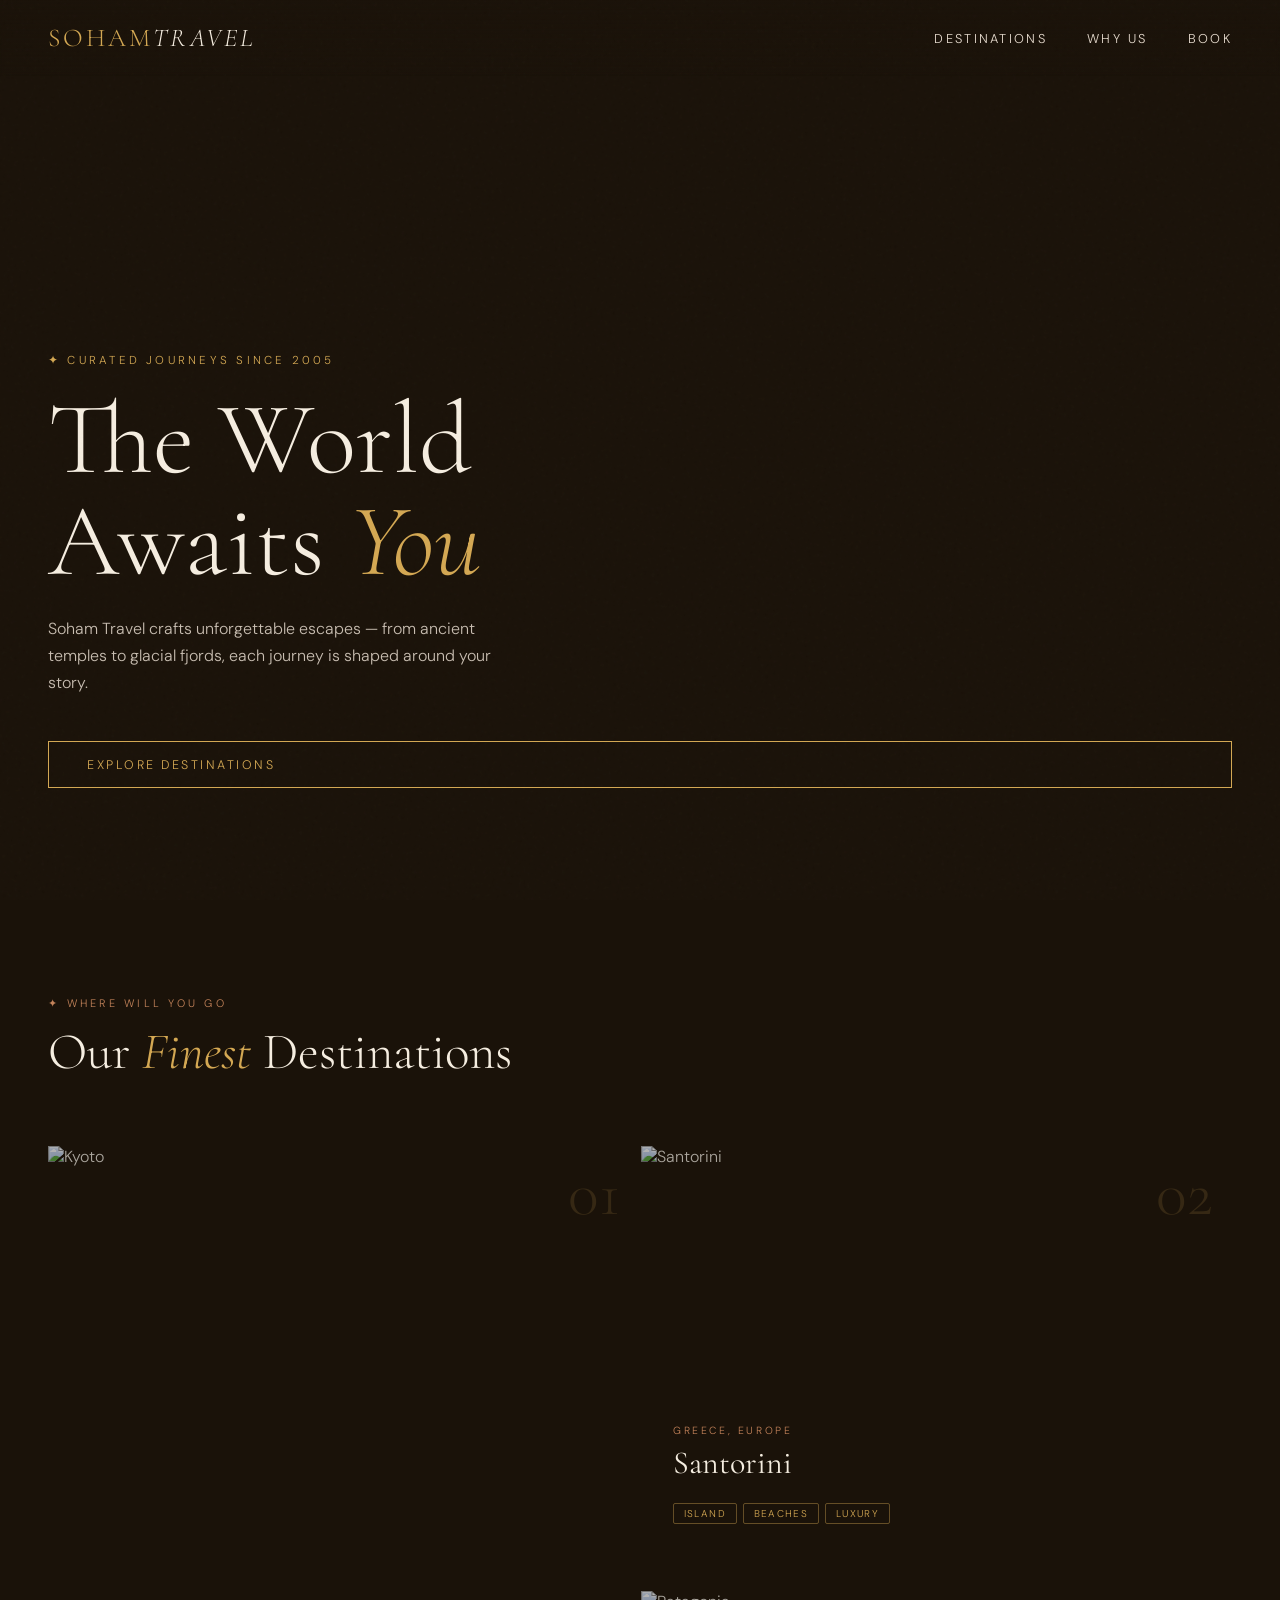
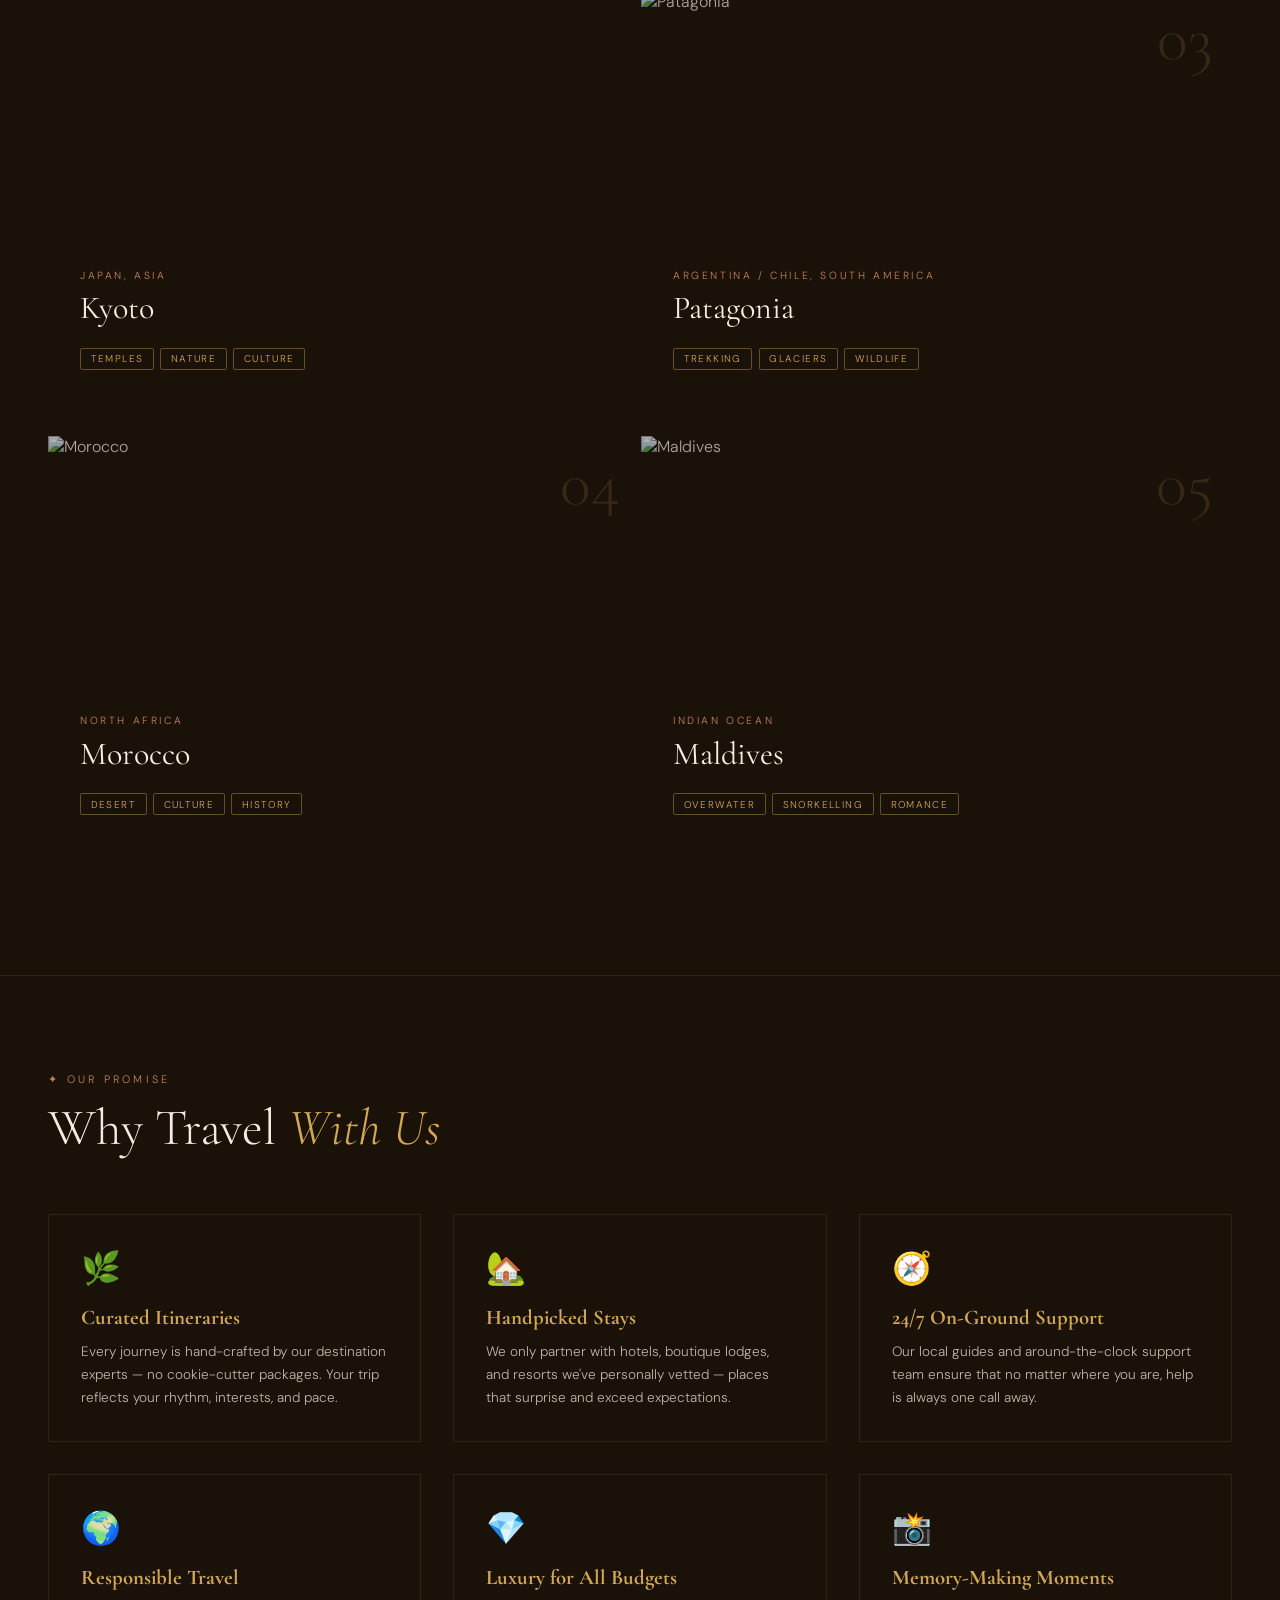
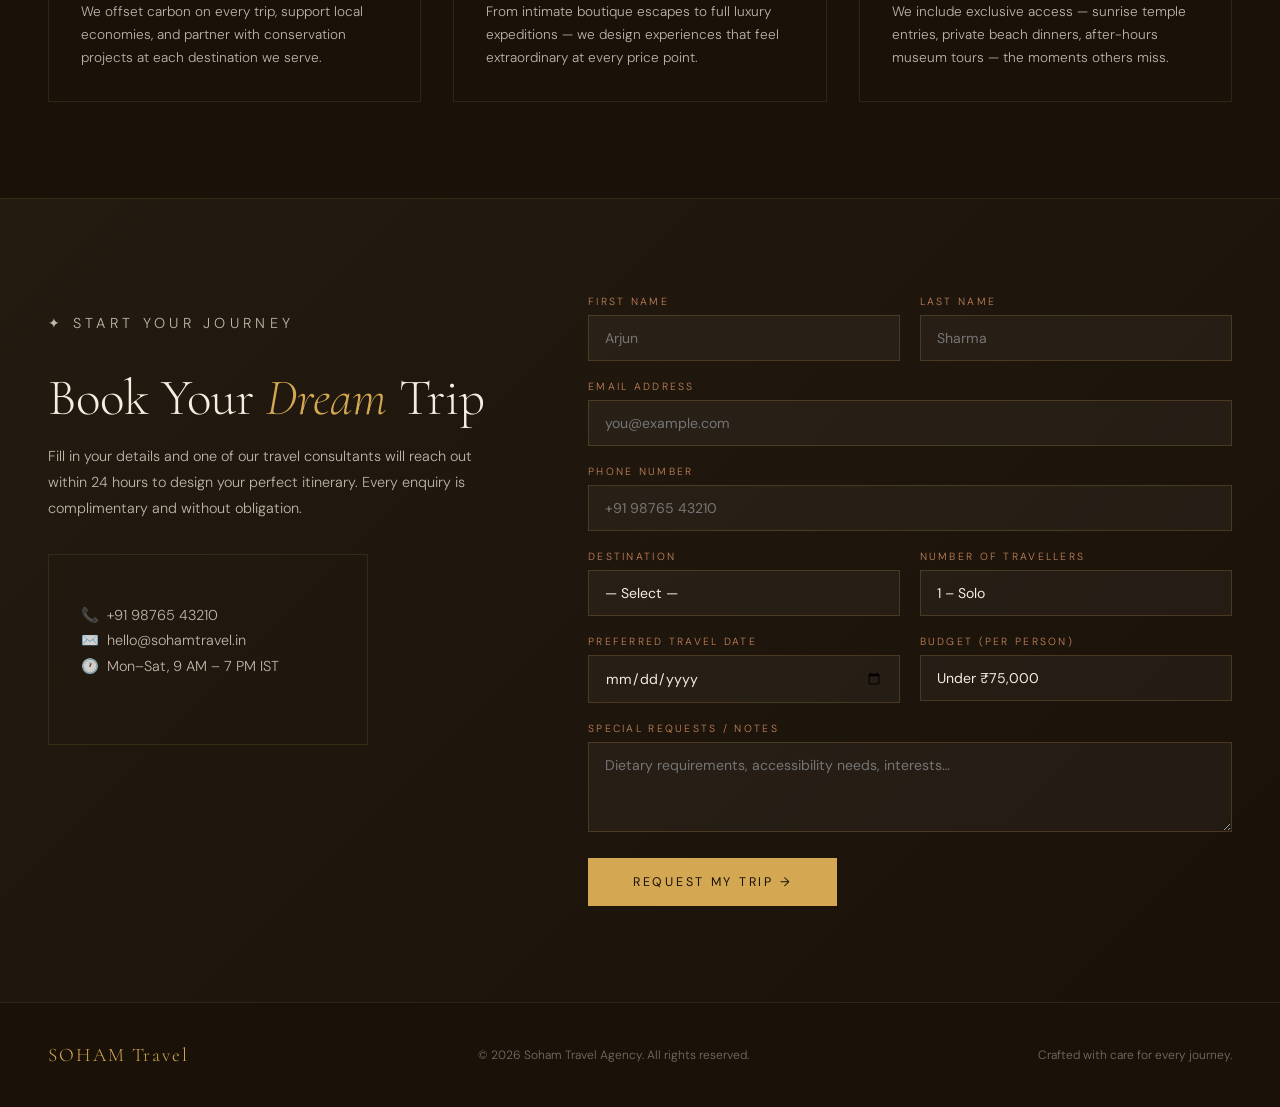
==== index.html @ 818f99c8 "Soham Travel Frontend" ====
<!DOCTYPE html>
<html lang="en">
<head>
  <meta charset="UTF-8">
  <meta name="viewport" content="width=device-width, initial-scale=1.0">
  <title>Soham Travel Agency</title>
  <link href="https://fonts.googleapis.com/css2?family=Cormorant+Garamond:ital,wght@0,300;0,400;0,600;1,300;1,400&family=DM+Sans:wght@300;400;500&display=swap" rel="stylesheet">
  <link rel="stylesheet" href="style.css">
</head>
<body>

<!-- ── NAVIGATION ── -->
<nav>
  <div class="logo">SOHAM<span>TRAVEL</span></div>
  <ul>
    <li><a href="#destinations">Destinations</a></li>
    <li><a href="#why">Why Us</a></li>
    <li><a href="#booking">Book</a></li>
  </ul>
</nav>

<!-- ── HERO ── -->
<section id="hero">
  <p class="hero-tag">✦ Curated journeys since 2005</p>
  <h1 class="hero-title">The World<br>Awaits <em>You</em></h1>
  <p class="hero-sub">Soham Travel crafts unforgettable escapes — from ancient temples to glacial fjords, each journey is shaped around your story.</p>
  <a href="#destinations" class="btn-primary">Explore Destinations</a>
</section>

<!-- ── DESTINATIONS ── -->
<section id="destinations">
  <div class="dest-header">
    <p class="section-label">✦ Where will you go</p>
    <h2 class="section-title">Our <em>Finest</em> Destinations</h2>
  </div>

  <div class="dest-grid">

    <!-- Card 1: Kyoto -->
    <div class="dest-card" onclick="toggleDetail('kyoto')">
      <img src="https://images.unsplash.com/photo-1493976040374-85c8e12f0c0e?w=900&q=80" alt="Kyoto">
      <div class="dest-overlay">
        <span class="dest-number">01</span>
        <p class="dest-region">Japan, Asia</p>
        <h3 class="dest-name">Kyoto</h3>
        <p class="dest-desc">Where centuries-old temples merge with bamboo forests and cherry-blossom lanes — Kyoto is living poetry.</p>
        <div class="dest-tags">
          <span class="tag">Temples</span>
          <span class="tag">Nature</span>
          <span class="tag">Culture</span>
        </div>
        <button class="dest-cta">Explore →</button>
      </div>
    </div>

    <!-- Card 2: Santorini -->
    <div class="dest-card" onclick="toggleDetail('santorini')">
      <img src="https://images.unsplash.com/photo-1507525428034-b723cf961d3e?w=800&q=80" alt="Santorini">
      <div class="dest-overlay">
        <span class="dest-number">02</span>
        <p class="dest-region">Greece, Europe</p>
        <h3 class="dest-name">Santorini</h3>
        <p class="dest-desc">Clifftop villages glowing white against the Aegean — sunsets here are nothing short of mythological.</p>
        <div class="dest-tags">
          <span class="tag">Island</span>
          <span class="tag">Beaches</span>
          <span class="tag">Luxury</span>
        </div>
        <button class="dest-cta">Explore →</button>
      </div>
    </div>

    <!-- Card 3: Patagonia -->
    <div class="dest-card" onclick="toggleDetail('patagonia')">
      <img src="https://images.unsplash.com/photo-1501854140801-50d01698950b?w=800&q=80" alt="Patagonia">
      <div class="dest-overlay">
        <span class="dest-number">03</span>
        <p class="dest-region">Argentina / Chile, South America</p>
        <h3 class="dest-name">Patagonia</h3>
        <p class="dest-desc">Glaciers, steppe, and jagged granite towers — the raw edge of the Earth for those who seek true wilderness.</p>
        <div class="dest-tags">
          <span class="tag">Trekking</span>
          <span class="tag">Glaciers</span>
          <span class="tag">Wildlife</span>
        </div>
        <button class="dest-cta">Explore →</button>
      </div>
    </div>

    <!-- Card 4: Morocco -->
    <div class="dest-card" onclick="toggleDetail('morocco')">
      <img src="https://images.unsplash.com/photo-1539020140153-e479b8c22e70?w=800&q=80" alt="Morocco">
      <div class="dest-overlay">
        <span class="dest-number">04</span>
        <p class="dest-region">North Africa</p>
        <h3 class="dest-name">Morocco</h3>
        <p class="dest-desc">Labyrinthine medinas, Saharan dunes, and spice-laden souks — Morocco is a feast for every sense.</p>
        <div class="dest-tags">
          <span class="tag">Desert</span>
          <span class="tag">Culture</span>
          <span class="tag">History</span>
        </div>
        <button class="dest-cta">Explore →</button>
      </div>
    </div>

    <!-- Card 5: Maldives -->
    <div class="dest-card" onclick="toggleDetail('maldives')">
      <img src="https://images.unsplash.com/photo-1514282401047-d79a71a590e8?w=800&q=80" alt="Maldives">
      <div class="dest-overlay">
        <span class="dest-number">05</span>
        <p class="dest-region">Indian Ocean</p>
        <h3 class="dest-name">Maldives</h3>
        <p class="dest-desc">Turquoise lagoons, overwater bungalows, and coral reefs teeming with life — paradise in its purest form.</p>
        <div class="dest-tags">
          <span class="tag">Overwater</span>
          <span class="tag">Snorkelling</span>
          <span class="tag">Romance</span>
        </div>
        <button class="dest-cta">Explore →</button>
      </div>
    </div>

  </div><!-- /.dest--->

  <!-- ── DETAIL PANELS ── -->
  <div class="dest-detail" id="detail-kyoto">
    <div class="detail-info">
      <h3>Kyoto, Japan</h3>
      <p class="sub">✦ East Asia · Best visited: Mar – May, Oct – Nov</p>
      <p>Kyoto is Japan's ancient imperial capital, home to over 1,600 Buddhist temples and 400 Shinto shrines. Walking through Arashiyama's bamboo grove at dawn, catching the golden glow of Kinkaku-ji's reflection on still water, or witnessing a geisha glide through the cobblestone lanes of Gion — these are moments that redefine what travel can feel like.</p>
      <p>The city pulses with seasonal drama: sakura in spring paints the riverbanks pink, and autumn transforms the maple hills into tapestries of amber and crimson. Traditional kaiseki dinners, tea ceremony experiences, and zazen meditation retreats complete a journey that is as deeply internal as it is external.</p>
      <div class="detail-facts">
        <div class="fact"><p class="fact-label">Duration</p><p class="fact-value">5 – 10 days</p></div>
        <div class="fact"><p class="fact-label">Climate</p><p class="fact-value">Temperate</p></div>
        <div class="fact"><p class="fact-label">Starting from</p><p class="fact-value">₹1,20,000</p></div>
        <div class="fact"><p class="fact-label">Highlight</p><p class="fact-value">Fushimi Inari</p></div>
      </div>
      <button class="detail-close" onclick="toggleDetail('kyoto')">✕ Close</button>
    </div>
    <div>
      <img src="https://images.unsplash.com/photo-1528360983277-13d401cdc186?w=700&q=80" alt="Kyoto Detail" class="detail-img">
    </div>
  </div>

  <div class="dest-detail" id="detail-santorini">
    <div class="detail-info">
      <h3>Santorini, Greece</h3>
      <p class="sub">✦ Aegean Sea · Best visited: Apr – Jun, Sep – Oct</p>
      <p>Born from a volcanic caldera, Santorini is perhaps the world's most photographed island — and rightly so. The iconic blue-domed churches of Oia, the cliffside village of Imerovigli, and the black-sand beaches of Perissa form a landscape of breathtaking contrasts.</p>
      <p>Beyond the postcard scenery lies a rich culinary culture built on local tomatoes, white eggplant, and wines grown in volcanic soil like no other. Sunset sailing tours, private villa stays, and guided vineyard experiences make this the ultimate romantic escape.</p>
      <div class="detail-facts">
        <div class="fact"><p class="fact-label">Duration</p><p class="fact-value">4 – 7 days</p></div>
        <div class="fact"><p class="fact-label">Climate</p><p class="fact-value">Mediterranean</p></div>
        <div class="fact"><p class="fact-label">Starting from</p><p class="fact-value">₹95,000</p></div>
        <div class="fact"><p class="fact-label">Highlight</p><p class="fact-value">Oia Sunset</p></div>
      </div>
      <button class="detail-close" onclick="toggleDetail('santorini')">✕ Close</button>
    </div>
    <div>
      <img src="https://images.unsplash.com/photo-1469796466635-455ede028aca?w=700&q=80" alt="Santorini Detail" class="detail-img">
    </div>
  </div>

  <div class="dest-detail" id="detail-patagonia">
    <div class="detail-info">
      <h3>Patagonia</h3>
      <p class="sub">✦ South America · Best visited: Nov – Mar</p>
      <p>Stretching across the southern tip of Argentina and Chile, Patagonia is one of Earth's last great wildernesses. The Torres del Paine massif rises impossibly from the steppe, glaciers calve into milky blue lakes, and condors trace lazy circles overhead.</p>
      <p>Multi-day treks on the legendary "W" and "O" circuits reward hikers with landscapes that feel extraterrestrial. Ice-trekking on the Perito Moreno Glacier, navigating Tierra del Fuego's channels by boat, and sleeping under skies thick with stars make Patagonia a journey that changes people.</p>
      <div class="detail-facts">
        <div class="fact"><p class="fact-label">Duration</p><p class="fact-value">10 – 18 days</p></div>
        <div class="fact"><p class="fact-label">Climate</p><p class="fact-value">Subpolar</p></div>
        <div class="fact"><p class="fact-label">Starting from</p><p class="fact-value">₹1,85,000</p></div>
        <div class="fact"><p class="fact-label">Highlight</p><p class="fact-value">Torres del Paine</p></div>
      </div>
      <button class="detail-close" onclick="toggleDetail('patagonia')">✕ Close</button>
    </div>
    <div>
      <img src="https://images.unsplash.com/photo-1468818438311-4bab781ab9b8?w=700&q=80" alt="Patagonia Detail" class="detail-img">
    </div>
  </div>

  <div class="dest-detail" id="detail-morocco">
    <div class="detail-info">
      <h3>Morocco</h3>
      <p class="sub">✦ North Africa · Best visited: Mar – May, Sep – Nov</p>
      <p>Morocco is a country that overwhelms the senses in the best possible way. The medieval medina of Fes, a UNESCO World Heritage site, is one of the world's largest car-free urban areas — a maze of tanneries, mosques, and hidden riads where the medieval world never quite left.</p>
      <p>Beyond the cities, the Sahara awaits. Camel treks into the Erg Chebbi dunes at sunset, nights in luxury desert camps under a canopy of stars, and the silence of a landscape that stretches to Algeria — Morocco offers the rare gift of feeling genuinely remote.</p>
      <div class="detail-facts">
        <div class="fact"><p class="fact-label">Duration</p><p class="fact-value">7 – 12 days</p></div>
        <div class="fact"><p class="fact-label">Climate</p><p class="fact-value">Arid / Semi-arid</p></div>
        <div class="fact"><p class="fact-label">Starting from</p><p class="fact-value">₹75,000</p></div>
        <div class="fact"><p class="fact-label">Highlight</p><p class="fact-value">Sahara Dunes</p></div>
      </div>
      <button class="detail-close" onclick="toggleDetail('morocco')">✕ Close</button>
    </div>
    <div>
      <img src="https://images.unsplash.com/photo-1539020140153-e479b8c22e70?w=700&q=80" alt="Morocco Detail" class="detail-img">
    </div>
  </div>

  <div class="dest-detail" id="detail-maldives">
    <div class="detail-info">
      <h3>Maldives</h3>
      <p class="sub">✦ Indian Ocean · Best visited: Nov – Apr</p>
      <p>The Maldives is a nation of 1,200 coral islands scattered across the Indian Ocean — an archipelago so low-lying it barely grazes the surface of the sea. Overwater bungalows extend on stilts above lagoons of impossible blue, and beneath the surface lies one of the richest marine ecosystems on the planet.</p>
      <p>Manta rays glide through cleaning stations, whale sharks cruise the outer atolls, and bioluminescent plankton light up the shoreline at night. Whether you seek a honeymoon sanctuary, a diving expedition, or simply to float weightless in warm water with nothing but horizon ahead, the Maldives delivers without compromise.</p>
      <div class="detail-facts">
        <div class="fact"><p class="fact-label">Duration</p><p class="fact-value">5 – 8 days</p></div>
        <div class="fact"><p class="fact-label">Climate</p><p class="fact-value">Tropical</p></div>
        <div class="fact"><p class="fact-label">Starting from</p><p class="fact-value">₹1,40,000</p></div>
        <div class="fact"><p class="fact-label">Highlight</p><p class="fact-value">Coral Reefs</p></div>
      </div>
      <button class="detail-close" onclick="toggleDetail('maldives')">✕ Close</button>
    </div>
    <div>
      <img src="https://images.unsplash.com/photo-1573843981267-be1999ff37cd?w=700&q=80" alt="Maldives Detail" class="detail-img">
    </div>
  </div>

</section><!-- /#destinations -->

<!-- ── WHY US ── -->
<section id="why">
  <div>
    <p class="section-label">✦ Our promise</p>
    <h2 class="section-title">Why Travel <em>With Us</em></h2>
  </div>
  <div class="why-grid">
    <div class="why-card">
      <div class="why-icon">🌿</div>
      <h4>Curated Itineraries</h4>
      <p>Every journey is hand-crafted by our destination experts — no cookie-cutter packages. Your trip reflects your rhythm, interests, and pace.</p>
    </div>
    <div class="why-card">
      <div class="why-icon">🏡</div>
      <h4>Handpicked Stays</h4>
      <p>We only partner with hotels, boutique lodges, and resorts we've personally vetted — places that surprise and exceed expectations.</p>
    </div>
    <div class="why-card">
      <div class="why-icon">🧭</div>
      <h4>24/7 On-Ground Support</h4>
      <p>Our local guides and around-the-clock support team ensure that no matter where you are, help is always one call away.</p>
    </div>
    <div class="why-card">
      <div class="why-icon">🌍</div>
      <h4>Responsible Travel</h4>
      <p>We offset carbon on every trip, support local economies, and partner with conservation projects at each destination we serve.</p>
    </div>
    <div class="why-card">
      <div class="why-icon">💎</div>
      <h4>Luxury for All Budgets</h4>
      <p>From intimate boutique escapes to full luxury expeditions — we design experiences that feel extraordinary at every price point.</p>
    </div>
    <div class="why-card">
      <div class="why-icon">📸</div>
      <h4>Memory-Making Moments</h4>
      <p>We include exclusive access — sunrise temple entries, private beach dinners, after-hours museum tours — the moments others miss.</p>
    </div>
  </div>
</section>

<!-- ── BOOKING ── -->
<section id="booking">
  <div class="booking-wrap">
    <div class="booking-info">
      <p class="section-label">✦ Start your journey</p>
      <h2 class="section-title">Book Your <em>Dream</em> Trip</h2>
      <p>Fill in your details and one of our travel consultants will reach out within 24 hours to design your perfect itinerary. Every enquiry is complimentary and without obligation.</p>
      <div class="why-card contact-card">
        <p>📞 &nbsp;+91 98765 43210<br>✉️ &nbsp;hello@sohamtravel.in<br>🕐 &nbsp;Mon–Sat, 9 AM – 7 PM IST</p>
      </div>
    </div>

    <div class="booking-form">
      <div class="form-row">
        <div class="form-group">
          <label>First Name</label>
          <input type="text" id="fname" placeholder="Arjun">
        </div>
        <div class="form-group">
          <label>Last Name</label>
          <input type="text" id="lname" placeholder="Sharma">
        </div>
      </div>
      <div class="form-group">
        <label>Email Address</label>
        <input type="email" id="email" placeholder="you@example.com">
      </div>
      <div class="form-group">
        <label>Phone Number</label>
        <input type="tel" id="phone" placeholder="+91 98765 43210">
      </div>
      <div class="form-row">
        <div class="form-group">
          <label>Destination</label>
          <select id="dest">
            <option value="">— Select —</option>
            <option value="kyoto">Kyoto, Japan</option>
            <option value="santorini">Santorini, Greece</option>
            <option value="patagonia">Patagonia</option>
            <option value="morocco">Morocco</option>
            <option value="maldives">Maldives</option>
          </select>
        </div>
        <div class="form-group">
          <label>Number of Travellers</label>
          <select id="travellers">
            <option>1 – Solo</option>
            <option>2 – Couple</option>
            <option>3 – 4</option>
            <option>5 – 8</option>
            <option>9+</option>
          </select>
        </div>
      </div>
      <div class="form-row">
        <div class="form-group">
          <label>Preferred Travel Date</label>
          <input type="date" id="tdate">
        </div>
        <div class="form-group">
          <label>Budget (Per Person)</label>
          <select id="budget">
            <option>Under ₹75,000</option>
            <option>₹75,000 – ₹1,50,000</option>
            <option>₹1,50,000 – ₹3,00,000</option>
            <option>₹3,00,000+</option>
          </select>
        </div>
      </div>
      <div class="form-group">
        <label>Special Requests / Notes</label>
        <textarea id="notes" placeholder="Dietary requirements, accessibility needs, interests…"></textarea>
      </div>
      <button class="submit-btn" onclick="submitBooking()">Request My Trip →</button>
      <div class="success-msg" id="success">
        ✦ &nbsp; Thank you! Your booking request has been received. Our consultant will be in touch within 24 hours.
      </div>
    </div>
  </div>
</section>

<!-- ── FOOTER ── -->
<footer>
  <div class="footer-logo">SOHAM Travel</div>
  <p>© 2026 Soham Travel Agency. All rights reserved.</p>
  <p>Crafted with care for every journey.</p>
</footer>

<script src="script.js"></script>

  <script>
    async function submitBooking() {
       console.log('Button clicked!'); 
      const firstName   = document.getElementById('fname').value.trim();
      const lastName    = document.getElementById('lname').value.trim();
      const email       = document.getElementById('email').value.trim();
      const phone       = document.getElementById('phone').value.trim();
      const destination = document.getElementById('dest').value;
      const travellers  = document.getElementById('travellers').value;
      const travelDate  = document.getElementById('tdate').value;
      const budget      = document.getElementById('budget').value;
      const notes       = document.getElementById('notes').value.trim();

      if (!firstName || !lastName || !email || !phone || !destination || !travelDate) {
        alert('Please fill in all required fields!');
        return;
      }

      try {
       const response = await fetch('http://127.0.0.1:5000/api/bookings', {
          method: 'POST',
          headers: { 'Content-Type': 'application/json' },
          body: JSON.stringify({
            firstName, lastName, email,
            phone, destination, travellers,
            travelDate, budget, notes
          })
        });

        const data = await response.json();

        if (response.ok) {
          document.getElementById('success').style.display = 'block';
          document.getElementById('fname').value = '';
          document.getElementById('lname').value = '';
          document.getElementById('email').value = '';
          document.getElementById('phone').value = '';
          document.getElementById('dest').value  = '';
          document.getElementById('tdate').value = '';
          document.getElementById('notes').value = '';
        } else {
          alert('Error: ' + data.message);
        }

      } catch (err) {
        alert('Cannot connect to server. Make sure backend is running!');
      }
    }
  </script>

</body>
</html>
---- style.css ----
/* ============================================
   SOHAM TRAVEL AGENCY — style.css
   ============================================ */

/* ── RESET & ROOT VARIABLES ── */
*, *::before, *::after {
  margin: 0;
  padding: 0;
  box-sizing: border-box;
}

:root {
  --sand:  #f5ede0;
  --clay:  #c4835a;
  --earth: #7a4f35;
  --night: #1a1209;
  --gold:  #d4a853;
  --fog:   #e8ddd0;
  --moss:  #4a6741;
}

html {
  scroll-behavior: smooth;
}

body {
  background: var(--night);
  color: var(--sand);
  font-family: 'DM Sans', sans-serif;
  font-weight: 300;
  overflow-x: hidden;
}

/* ── NOISE TEXTURE OVERLAY ── */
body::before {
  content: '';
  position: fixed;
  inset: 0;
  background-image: url("data:image/svg+xml,%3Csvg viewBox='0 0 256 256' xmlns='http://www.w3.org/2000/svg'%3E%3Cfilter id='n'%3E%3CfeTurbulence type='fractalNoise' baseFrequency='0.9' numOctaves='4' stitchTiles='stitch'/%3E%3C/filter%3E%3Crect width='100%25' height='100%25' filter='url(%23n)' opacity='0.04'/%3E%3C/svg%3E");
  pointer-events: none;
  z-index: 9999;
  opacity: 0.5;
}

/* ============================================
   NAVIGATION
   ============================================ */
nav {
  position: fixed;
  top: 0;
  width: 100%;
  z-index: 100;
  display: flex;
  justify-content: space-between;
  align-items: center;
  padding: 1.4rem 3rem;
  background: linear-gradient(to bottom, rgba(26,18,9,0.9), transparent);
  backdrop-filter: blur(2px);
}

.logo {
  font-family: 'Cormorant Garamond', serif;
  font-size: 1.6rem;
  font-weight: 300;
  letter-spacing: 0.12em;
  color: var(--gold);
}

.logo span {
  font-style: italic;
  color: var(--sand);
}

nav ul {
  list-style: none;
  display: flex;
  gap: 2.5rem;
}

nav a {
  text-decoration: none;
  color: var(--fog);
  font-size: 0.8rem;
  letter-spacing: 0.18em;
  text-transform: uppercase;
  transition: color 0.3s;
}

nav a:hover {
  color: var(--gold);
}

/* ============================================
   HERO SECTION
   ============================================ */
#hero {
  min-height: 100vh;
  background:
    linear-gradient(to bottom, rgba(26,18,9,0.3) 0%, rgba(26,18,9,0.7) 60%, var(--night) 100%),
    url('https://images.unsplash.com/photo-1476514525535-07fb3b4ae5f1?w=1600&q=80') center / cover no-repeat;
  display: flex;
  flex-direction: column;
  justify-content: flex-end;
  padding: 0 3rem 7rem;
}

.hero-tag {
  font-size: 0.72rem;
  letter-spacing: 0.28em;
  text-transform: uppercase;
  color: var(--gold);
  margin-bottom: 1.2rem;
}

.hero-title {
  font-family: 'Cormorant Garamond', serif;
  font-size: clamp(3.5rem, 8vw, 7rem);
  font-weight: 300;
  line-height: 1;
  color: var(--sand);
  margin-bottom: 1.4rem;
}

.hero-title em {
  font-style: italic;
  color: var(--gold);
}

.hero-sub {
  max-width: 42ch;
  font-size: 1rem;
  line-height: 1.7;
  color: var(--fog);
  opacity: 0.85;
  margin-bottom: 2.8rem;
}

.btn-primary {
  display: inline-block;
  padding: 0.9rem 2.4rem;
  border: 1px solid var(--gold);
  color: var(--gold);
  font-size: 0.78rem;
  letter-spacing: 0.2em;
  text-transform: uppercase;
  text-decoration: none;
  transition: background 0.3s, color 0.3s;
  cursor: pointer;
  background: transparent;
  font-family: 'DM Sans', sans-serif;
}

.btn-primary:hover {
  background: var(--gold);
  color: var(--night);
}

/* ============================================
   SHARED SECTION LABELS & TITLES
   ============================================ */
.section-label {
  font-size: 0.68rem;
  letter-spacing: 0.3em;
  text-transform: uppercase;
  color: var(--clay);
  margin-bottom: 0.8rem;
}

.section-title {
  font-family: 'Cormorant Garamond', serif;
  font-size: clamp(2.2rem, 4vw, 3.4rem);
  font-weight: 300;
  color: var(--sand);
  line-height: 1.15;
}

.section-title em {
  font-style: italic;
  color: var(--gold);
}

/* ============================================
   DESTINATIONS SECTION
   ============================================ */
#destinations {
  padding: 6rem 3rem;
}

.dest-header {
  margin-bottom: 4rem;
}

/* Grid layout */
.dest-grid {
  display: grid;
  grid-template-columns: repeat(2, 1fr);
  gap: 2px;
}

/* Individual card */
.dest-card {
  position: relative;
  overflow: hidden;
  cursor: pointer;
  aspect-ratio: 4 / 3;
}

/* First card spans 2 rows */
.dest-card:first-child {
  grid-row: span 2;
  aspect-ratio: auto;
}

.dest-card img {
  width: 100%;
  height: 100%;
  object-fit: cover;
  transition: transform 0.7s cubic-bezier(0.4, 0, 0.2, 1), filter 0.5s;
  filter: brightness(0.7) saturate(0.9);
}

.dest-card:hover img {
  transform: scale(1.06);
  filter: brightness(0.55) saturate(1.1);
}

/* Card overlay gradient */
.dest-overlay {
  position: absolute;
  inset: 0;
  background: linear-gradient(to top, rgba(26,18,9,0.92) 0%, rgba(26,18,9,0.1) 55%, transparent 100%);
  display: flex;
  flex-direction: column;
  justify-content: flex-end;
  padding: 2rem;
}

.dest-number {
  font-family: 'Cormorant Garamond', serif;
  font-size: 4rem;
  font-weight: 300;
  color: var(--gold);
  opacity: 0.15;
  position: absolute;
  top: 1rem;
  right: 1.2rem;
  line-height: 1;
}

.dest-region {
  font-size: 0.65rem;
  letter-spacing: 0.25em;
  text-transform: uppercase;
  color: var(--clay);
  margin-bottom: 0.4rem;
}

.dest-name {
  font-family: 'Cormorant Garamond', serif;
  font-size: clamp(1.6rem, 2.5vw, 2.2rem);
  font-weight: 400;
  color: var(--sand);
  margin-bottom: 0.5rem;
}

.dest-desc {
  font-size: 0.82rem;
  line-height: 1.6;
  color: var(--fog);
  opacity: 0;
  max-height: 0;
  overflow: hidden;
  transition: opacity 0.4s, max-height 0.5s;
}

.dest-card:hover .dest-desc {
  opacity: 1;
  max-height: 8rem;
}

/* Tag pills */
.dest-tags {
  display: flex;
  flex-wrap: wrap;
  gap: 0.4rem;
  margin-top: 0.8rem;
}

.tag {
  font-size: 0.62rem;
  letter-spacing: 0.14em;
  text-transform: uppercase;
  border: 1px solid rgba(212,168,83,0.4);
  color: var(--gold);
  padding: 0.2rem 0.6rem;
  border-radius: 2px;
}

/* Card CTA button */
.dest-cta {
  display: inline-block;
  margin-top: 1.1rem;
  font-size: 0.7rem;
  letter-spacing: 0.18em;
  text-transform: uppercase;
  color: var(--gold);
  text-decoration: none;
  background: none;
  border: none;
  border-bottom: 1px solid transparent;
  cursor: pointer;
  font-family: 'DM Sans', sans-serif;
  opacity: 0;
  transition: opacity 0.4s 0.1s, border-color 0.3s;
}

.dest-card:hover .dest-cta {
  opacity: 1;
  border-bottom-color: var(--gold);
}

/* ── DESTINATION DETAIL PANELS ── */
.dest-detail {
  display: none;
  padding: 3rem;
  background: #231a10;
  border-left: 3px solid var(--gold);
  animation: fadeIn 0.4s ease;
}

.dest-detail.active {
  display: grid;
  grid-template-columns: 1fr 1fr;
  gap: 3rem;
}

@keyframes fadeIn {
  from { opacity: 0; transform: translateY(8px); }
  to   { opacity: 1; transform: translateY(0); }
}

.detail-info h3 {
  font-family: 'Cormorant Garamond', serif;
  font-size: 2rem;
  font-weight: 400;
  color: var(--gold);
  margin-bottom: 0.4rem;
}

.detail-info .sub {
  font-size: 0.7rem;
  letter-spacing: 0.22em;
  color: var(--clay);
  text-transform: uppercase;
  margin-bottom: 1.2rem;
}

.detail-info p {
  font-size: 0.9rem;
  line-height: 1.8;
  color: var(--fog);
  margin-bottom: 1rem;
}

.detail-facts {
  display: grid;
  grid-template-columns: 1fr 1fr;
  gap: 1rem;
  margin-top: 1.4rem;
}

.fact {
  border: 1px solid rgba(212,168,83,0.2);
  padding: 0.9rem 1rem;
}

.fact-label {
  font-size: 0.6rem;
  letter-spacing: 0.22em;
  text-transform: uppercase;
  color: var(--clay);
}

.fact-value {
  font-family: 'Cormorant Garamond', serif;
  font-size: 1.3rem;
  color: var(--sand);
  margin-top: 0.2rem;
}

.detail-img {
  width: 100%;
  height: 300px;
  object-fit: cover;
  filter: brightness(0.85);
}

.detail-close {
  font-size: 0.7rem;
  letter-spacing: 0.2em;
  text-transform: uppercase;
  color: var(--clay);
  cursor: pointer;
  border: 1px solid rgba(196,131,90,0.3);
  padding: 0.5rem 1rem;
  background: none;
  transition: background 0.3s, color 0.3s;
  font-family: 'DM Sans', sans-serif;
  margin-top: 1.2rem;
  display: inline-block;
}

.detail-close:hover {
  background: var(--clay);
  color: var(--sand);
}

/* ============================================
   WHY US SECTION
   ============================================ */
#why {
  padding: 6rem 3rem;
  border-top: 1px solid rgba(212,168,83,0.12);
}

.why-grid {
  display: grid;
  grid-template-columns: repeat(3, 1fr);
  gap: 2rem;
  margin-top: 3.5rem;
}

.why-card {
  padding: 2rem;
  border: 1px solid rgba(212,168,83,0.12);
  transition: border-color 0.3s;
}

.why-card:hover {
  border-color: rgba(212,168,83,0.4);
}

.why-icon {
  font-size: 2rem;
  margin-bottom: 1rem;
}

.why-card h4 {
  font-family: 'Cormorant Garamond', serif;
  font-size: 1.3rem;
  color: var(--gold);
  margin-bottom: 0.6rem;
}

.why-card p {
  font-size: 0.85rem;
  line-height: 1.7;
  color: var(--fog);
  opacity: 0.8;
}

/* ============================================
   BOOKING SECTION
   ============================================ */
#booking {
  padding: 6rem 3rem;
  background: linear-gradient(135deg, #231a10 0%, #1a1209 100%);
  border-top: 1px solid rgba(212,168,83,0.12);
}

.booking-wrap {
  display: grid;
  grid-template-columns: 1fr 1.4fr;
  gap: 5rem;
  align-items: start;
}

.booking-info p {
  font-size: 0.9rem;
  line-height: 1.8;
  color: var(--fog);
  opacity: 0.8;
  margin-top: 1rem;
  margin-bottom: 2rem;
}

.contact-card {
  max-width: 320px;
  font-size: 0.8rem;
  color: var(--fog);
  line-height: 1.7;
}

/* Booking form layout */
.booking-form {
  display: flex;
  flex-direction: column;
  gap: 1.2rem;
}

.form-row {
  display: grid;
  grid-template-columns: 1fr 1fr;
  gap: 1.2rem;
}

.form-group {
  display: flex;
  flex-direction: column;
  gap: 0.45rem;
}

.form-group label {
  font-size: 0.65rem;
  letter-spacing: 0.22em;
  text-transform: uppercase;
  color: var(--clay);
}

.form-group input,
.form-group select,
.form-group textarea {
  background: rgba(255,255,255,0.04);
  border: 1px solid rgba(212,168,83,0.2);
  color: var(--sand);
  padding: 0.8rem 1rem;
  font-family: 'DM Sans', sans-serif;
  font-size: 0.88rem;
  outline: none;
  transition: border-color 0.3s;
  -webkit-appearance: none;
  appearance: none;
}

.form-group input:focus,
.form-group select:focus,
.form-group textarea:focus {
  border-color: var(--gold);
}

.form-group select option {
  background: #231a10;
}

.form-group textarea {
  resize: vertical;
  min-height: 90px;
}

.submit-btn {
  padding: 1rem 2.8rem;
  background: var(--gold);
  color: var(--night);
  border: none;
  font-family: 'DM Sans', sans-serif;
  font-size: 0.78rem;
  letter-spacing: 0.22em;
  text-transform: uppercase;
  cursor: pointer;
  transition: opacity 0.3s;
  align-self: flex-start;
  margin-top: 0.4rem;
}

.submit-btn:hover {
  opacity: 0.85;
}

.success-msg {
  display: none;
  background: rgba(74,103,65,0.2);
  border: 1px solid var(--moss);
  padding: 1.2rem 1.6rem;
  color: #8fbe84;
  font-size: 0.88rem;
  margin-top: 0.5rem;
}

/* ============================================
   FOOTER
   ============================================ */
footer {
  padding: 2.5rem 3rem;
  border-top: 1px solid rgba(212,168,83,0.12);
  display: flex;
  justify-content: space-between;
  align-items: center;
}

.footer-logo {
  font-family: 'Cormorant Garamond', serif;
  font-size: 1.2rem;
  color: var(--gold);
  letter-spacing: 0.1em;
}

footer p {
  font-size: 0.75rem;
  color: var(--fog);
  opacity: 0.45;
}

/* ============================================
   RESPONSIVE — MOBILE
   ============================================ */
@media (max-width: 900px) {

  nav ul {
    display: none;
  }

  .dest-grid {
    grid-template-columns: 1fr;
  }

  .dest-card:first-child {
    aspect-ratio: 4 / 3;
    grid-row: auto;
  }

  .dest-detail.active {
    grid-template-columns: 1fr;
    gap: 1.5rem;
  }

  .booking-wrap {
    grid-template-columns: 1fr;
    gap: 2.5rem;
  }

  .form-row {
    grid-template-columns: 1fr;
  }

  .why-grid {
    grid-template-columns: 1fr;
  }

  #hero {
    padding: 0 1.5rem 5rem;
  }

  #destinations,
  #why,
  #booking {
    padding: 4rem 1.5rem;
  }

  footer {
    flex-direction: column;
    gap: 0.8rem;
    text-align: center;
  }
}
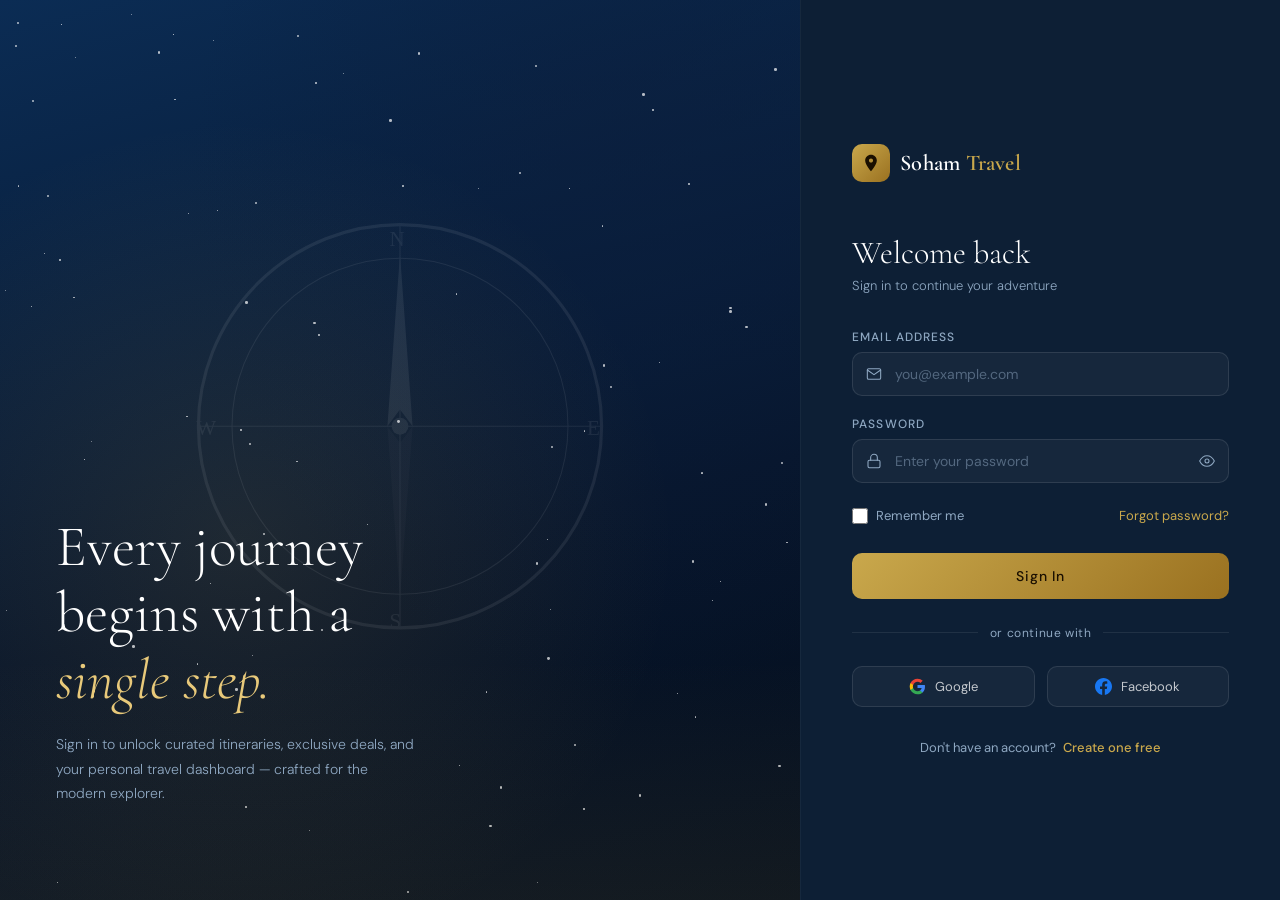
==== commit 001ba657: "Fix login redirect and booking URL" ====
--- a/index.html
+++ b/index.html
@@ -352,6 +352,11 @@
 <script src="script.js"></script>
 
   <script>
+    // Check if user is logged in
+const token = localStorage.getItem('soham_token');
+if (!token) {
+  window.location.href = 'login.html';
+}
     async function submitBooking() {
        console.log('Button clicked!'); 
       const firstName   = document.getElementById('fname').value.trim();
@@ -370,7 +375,7 @@
       }
 
       try {
-       const response = await fetch('http://127.0.0.1:5000/api/bookings', {
+       const response = await fetch('https://sohamtravel-backend-production.up.railway.app/api/bookings', {
           method: 'POST',
           headers: { 'Content-Type': 'application/json' },
           body: JSON.stringify({
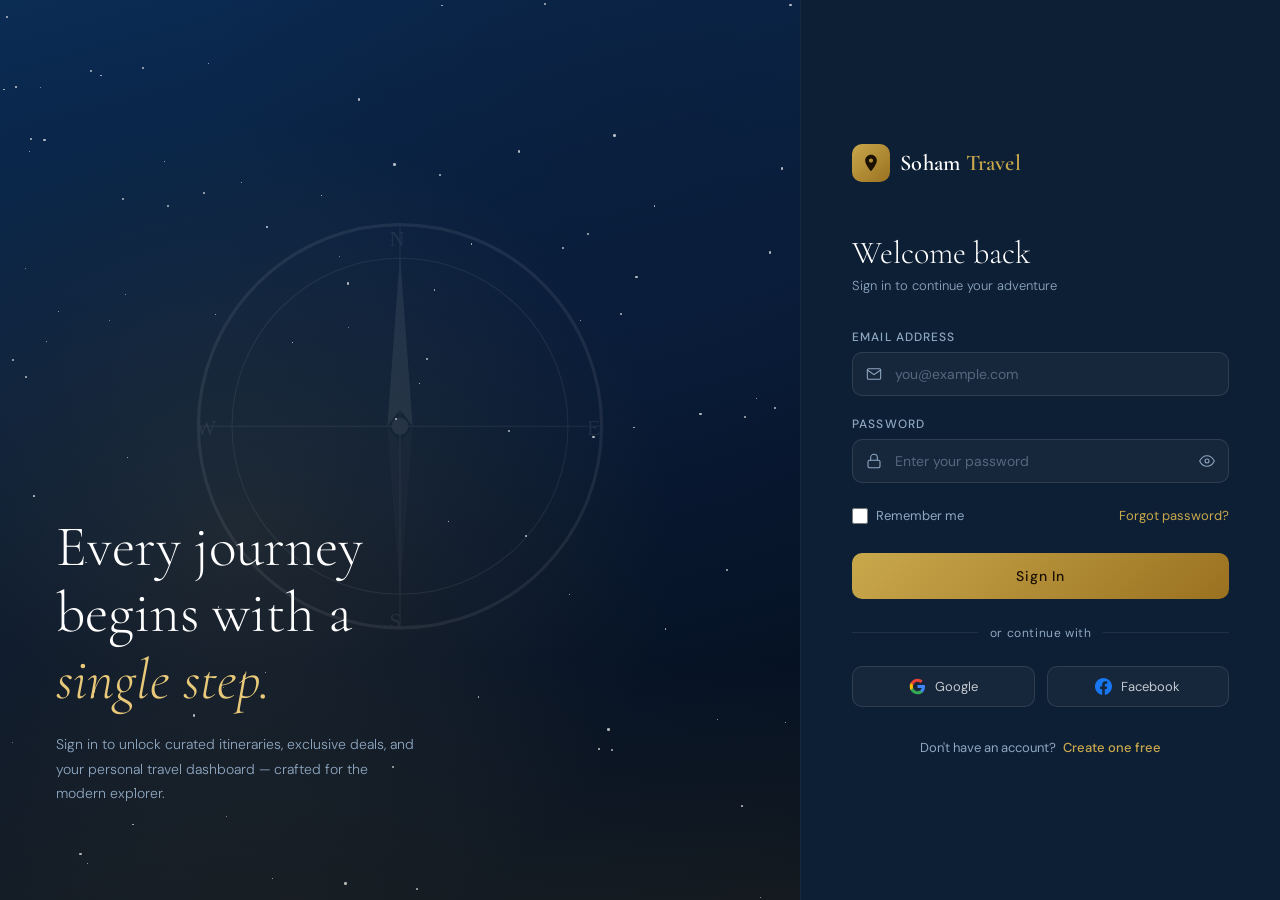
==== commit f3bbe079: "Add logout function" ====
--- a/index.html
+++ b/index.html
@@ -16,6 +16,7 @@
     <li><a href="#destinations">Destinations</a></li>
     <li><a href="#why">Why Us</a></li>
     <li><a href="#booking">Book</a></li>
+    <li><a href="#" onclick="logout()">Logout</a></li>
   </ul>
 </nav>
 
@@ -357,6 +358,11 @@
 if (!token) {
   window.location.href = 'login.html';
 }
+function logout() {
+    localStorage.removeItem('soham_token');
+    localStorage.removeItem('soham_user');
+    window.location.href = 'login.html';
+  }
     async function submitBooking() {
        console.log('Button clicked!'); 
       const firstName   = document.getElementById('fname').value.trim();
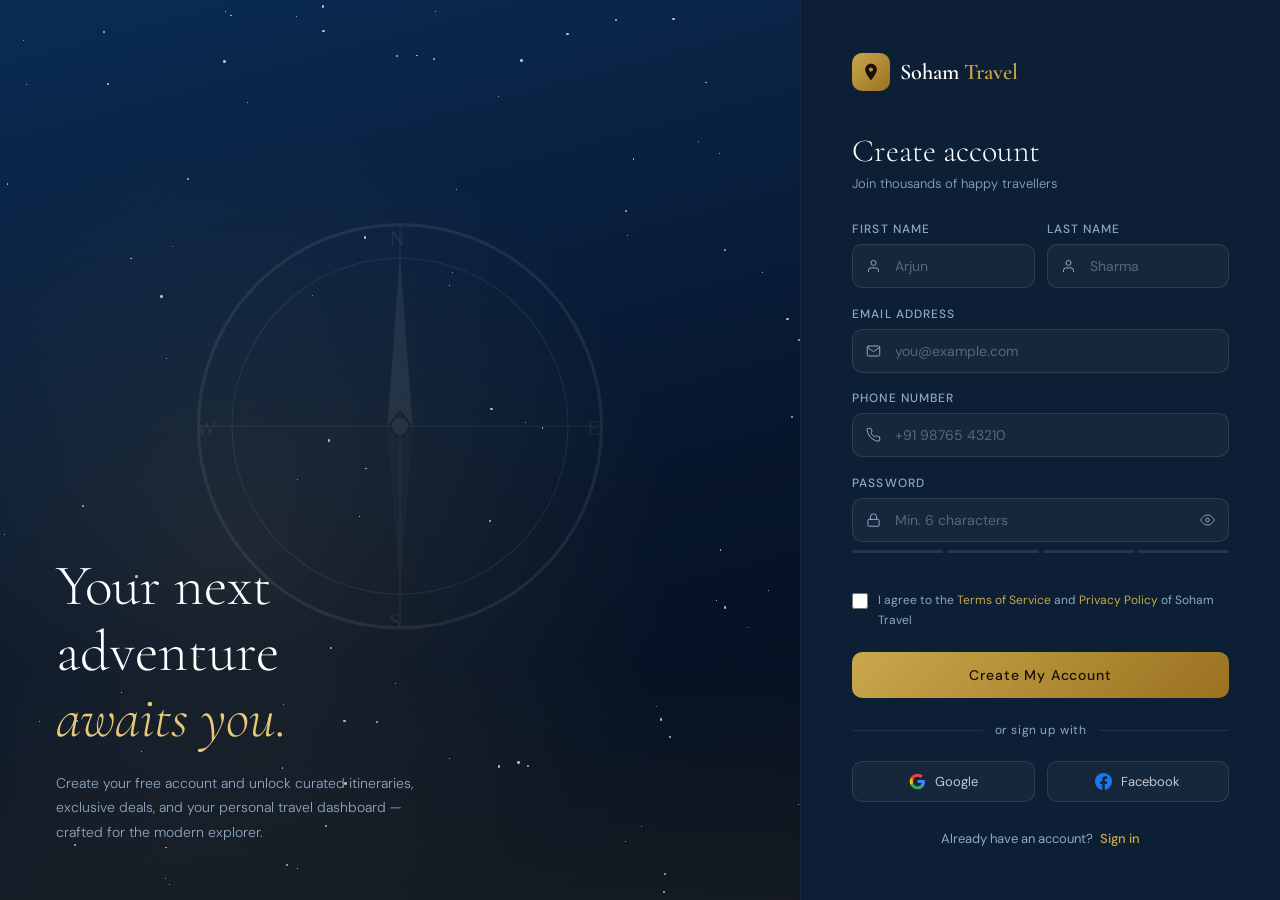
==== commit 72d3f172: "Rename files and update links" ====
--- a/index.html
+++ b/index.html
@@ -1,418 +1,627 @@
 <!DOCTYPE html>
 <html lang="en">
 <head>
-  <meta charset="UTF-8">
-  <meta name="viewport" content="width=device-width, initial-scale=1.0">
-  <title>Soham Travel Agency</title>
-  <link href="https://fonts.googleapis.com/css2?family=Cormorant+Garamond:ital,wght@0,300;0,400;0,600;1,300;1,400&family=DM+Sans:wght@300;400;500&display=swap" rel="stylesheet">
-  <link rel="stylesheet" href="style.css">
+  <meta charset="UTF-8" />
+  <meta name="viewport" content="width=device-width, initial-scale=1.0"/>
+  <title>Register — Soham Travel</title>
+  <link href="https://fonts.googleapis.com/css2?family=Cormorant+Garamond:ital,wght@0,300;0,400;0,600;1,300;1,400&family=DM+Sans:wght@300;400;500&display=swap" rel="stylesheet"/>
+  <style>
+    *, *::before, *::after { box-sizing: border-box; margin: 0; padding: 0; }
+
+    :root {
+      --navy: #0b1e3d;
+      --deep: #07152b;
+      --gold: #c9a84c;
+      --gold-light: #e8c97a;
+      --white: #ffffff;
+      --text-muted: #8fa8c2;
+    }
+
+    html, body {
+      height: 100%;
+      font-family: 'DM Sans', sans-serif;
+      background: var(--deep);
+      color: var(--white);
+    }
+
+    .page {
+      display: grid;
+      grid-template-columns: 1fr 480px;
+      min-height: 100vh;
+    }
+
+    /* ── Left Hero Panel ── */
+    .hero {
+      position: relative;
+      overflow: hidden;
+      background: var(--navy);
+      display: flex;
+      flex-direction: column;
+      justify-content: flex-end;
+      padding: 3.5rem;
+    }
+
+    .hero-bg {
+      position: absolute; inset: 0;
+      background:
+        radial-gradient(ellipse at 30% 60%, rgba(201,168,76,0.12) 0%, transparent 55%),
+        linear-gradient(165deg, #0b2c54 0%, #07152b 60%, #040e1c 100%);
+    }
+
+    .stars { position: absolute; inset: 0; pointer-events: none; }
+    .star {
+      position: absolute;
+      border-radius: 50%;
+      background: rgba(255,255,255,0.7);
+      animation: twinkle 3s infinite ease-in-out alternate;
+    }
+    @keyframes twinkle {
+      0%   { opacity: 0.2; transform: scale(1); }
+      100% { opacity: 0.9; transform: scale(1.4); }
+    }
+
+    .compass-wrap {
+      position: absolute;
+      top: 50%; left: 50%;
+      transform: translate(-50%, -55%);
+      opacity: 0.07;
+    }
+    .compass-wrap svg { width: 420px; height: 420px; }
+
+    .horizon {
+      position: absolute;
+      bottom: 0; left: 0; right: 0;
+      height: 240px;
+      background: linear-gradient(to top, rgba(201,168,76,0.08), transparent);
+      pointer-events: none;
+    }
+
+    .hero-content { position: relative; z-index: 2; }
+
+    .hero-title {
+      font-family: 'Cormorant Garamond', serif;
+      font-size: clamp(2.8rem, 4.5vw, 4.2rem);
+      font-weight: 300;
+      line-height: 1.15;
+      color: var(--white);
+      margin-bottom: 1.2rem;
+    }
+    .hero-title em { font-style: italic; color: var(--gold-light); }
+
+    .hero-sub {
+      font-size: 14px;
+      font-weight: 300;
+      color: var(--text-muted);
+      line-height: 1.75;
+      max-width: 360px;
+    }
+
+    /* ── Right Form Panel ── */
+    .form-panel {
+      background: #0d1f35;
+      display: flex;
+      flex-direction: column;
+      justify-content: center;
+      padding: 2.5rem 3.2rem;
+      border-left: 1px solid rgba(255,255,255,0.04);
+      overflow-y: auto;
+    }
+
+    .brand {
+      display: flex;
+      align-items: center;
+      gap: 10px;
+      margin-bottom: 2.5rem;
+    }
+    .brand-icon {
+      width: 38px; height: 38px;
+      border-radius: 10px;
+      background: linear-gradient(135deg, var(--gold) 0%, #9a7120 100%);
+      display: flex; align-items: center; justify-content: center;
+      flex-shrink: 0;
+    }
+    .brand-name {
+      font-family: 'Cormorant Garamond', serif;
+      font-size: 1.4rem;
+      font-weight: 600;
+      color: var(--white);
+    }
+    .brand-name span { color: var(--gold); }
+
+    .form-heading {
+      font-family: 'Cormorant Garamond', serif;
+      font-size: 2rem;
+      font-weight: 300;
+      color: var(--white);
+      margin-bottom: .35rem;
+    }
+    .form-subheading {
+      font-size: 13px;
+      color: var(--text-muted);
+      margin-bottom: 1.8rem;
+      font-weight: 300;
+    }
+
+    .field { margin-bottom: 1.1rem; }
+    .field label {
+      display: block;
+      font-size: 12px;
+      letter-spacing: 0.09em;
+      text-transform: uppercase;
+      color: var(--text-muted);
+      margin-bottom: 7px;
+      font-weight: 500;
+    }
+
+    .input-wrap { position: relative; }
+    .input-wrap .icon {
+      position: absolute;
+      left: 14px; top: 50%;
+      transform: translateY(-50%);
+      color: var(--text-muted);
+      display: flex; align-items: center;
+      pointer-events: none;
+    }
+    .input-wrap .toggle-pw {
+      position: absolute;
+      right: 14px; top: 50%;
+      transform: translateY(-50%);
+      background: none; border: none;
+      cursor: pointer; color: var(--text-muted);
+      display: flex; align-items: center;
+      padding: 0; transition: color .2s;
+    }
+    .input-wrap .toggle-pw:hover { color: var(--gold); }
+
+    .field input {
+      width: 100%;
+      padding: 12px 44px 12px 42px;
+      background: rgba(255,255,255,0.04);
+      border: 1px solid rgba(255,255,255,0.1);
+      border-radius: 10px;
+      color: var(--white);
+      font-size: 14px;
+      font-family: 'DM Sans', sans-serif;
+      transition: border-color .25s, background .25s;
+      outline: none;
+    }
+    .field input:focus {
+      border-color: var(--gold);
+      background: rgba(201,168,76,0.04);
+    }
+    .field input::placeholder { color: rgba(143,168,194,0.5); }
+
+    /* Name row */
+    .name-row {
+      display: grid;
+      grid-template-columns: 1fr 1fr;
+      gap: 12px;
+    }
+
+    /* Password strength */
+    .strength-bar {
+      display: flex;
+      gap: 4px;
+      margin-top: 8px;
+    }
+    .strength-bar span {
+      flex: 1;
+      height: 3px;
+      border-radius: 4px;
+      background: rgba(255,255,255,0.1);
+      transition: background .3s;
+    }
+    .strength-label {
+      font-size: 11px;
+      color: var(--text-muted);
+      margin-top: 5px;
+    }
+
+    /* Terms */
+    .terms {
+      display: flex;
+      align-items: flex-start;
+      gap: 10px;
+      margin: 1rem 0 1.4rem;
+    }
+    .terms input[type="checkbox"] {
+      width: 16px; height: 16px;
+      accent-color: var(--gold);
+      cursor: pointer;
+      margin-top: 2px;
+      flex-shrink: 0;
+    }
+    .terms span {
+      font-size: 12px;
+      color: var(--text-muted);
+      line-height: 1.6;
+    }
+    .terms a { color: var(--gold); text-decoration: none; }
+
+    /* Register button */
+    .btn-register {
+      width: 100%;
+      padding: 14px;
+      background: linear-gradient(135deg, var(--gold) 0%, #9a7120 100%);
+      border: none;
+      border-radius: 10px;
+      color: #1a0f00;
+      font-size: 14px;
+      font-weight: 500;
+      font-family: 'DM Sans', sans-serif;
+      letter-spacing: 0.06em;
+      cursor: pointer;
+      transition: opacity .2s, transform .15s;
+      margin-bottom: 1.5rem;
+    }
+    .btn-register:hover { opacity: .92; transform: translateY(-1px); }
+    .btn-register:active { transform: translateY(0); }
+    .btn-register:disabled { opacity: .6; cursor: not-allowed; }
+
+    /* Divider */
+    .divider {
+      display: flex;
+      align-items: center;
+      gap: 12px;
+      margin-bottom: 1.4rem;
+    }
+    .divider::before, .divider::after {
+      content: ''; flex: 1;
+      height: 1px;
+      background: rgba(255,255,255,0.08);
+    }
+    .divider span { font-size: 12px; color: var(--text-muted); letter-spacing: 0.05em; }
+
+    /* Social */
+    .socials { display: grid; grid-template-columns: 1fr 1fr; gap: 12px; margin-bottom: 1.8rem; }
+    .btn-social {
+      display: flex; align-items: center; justify-content: center;
+      gap: 9px; padding: 11px 16px;
+      background: rgba(255,255,255,0.04);
+      border: 1px solid rgba(255,255,255,0.1);
+      border-radius: 10px;
+      color: rgba(255,255,255,0.75);
+      font-size: 13px;
+      font-family: 'DM Sans', sans-serif;
+      cursor: pointer;
+      transition: background .2s, border-color .2s, color .2s;
+    }
+    .btn-social:hover { background: rgba(255,255,255,0.07); border-color: rgba(255,255,255,0.2); color: var(--white); }
+
+    /* Login row */
+    .login-row { text-align: center; font-size: 13px; color: var(--text-muted); }
+    .login-row a { color: var(--gold); text-decoration: none; font-weight: 500; margin-left: 4px; transition: color .2s; }
+    .login-row a:hover { color: var(--gold-light); }
+
+    /* Messages */
+    .error-msg {
+      display: none;
+      background: rgba(226,75,74,0.12);
+      border: 1px solid rgba(226,75,74,0.3);
+      border-radius: 8px;
+      padding: 10px 14px;
+      font-size: 13px;
+      color: #f09595;
+      margin-bottom: 1rem;
+      align-items: center;
+      gap: 8px;
+    }
+    .success-msg {
+      display: none;
+      background: rgba(46,160,67,0.12);
+      border: 1px solid rgba(46,160,67,0.3);
+      border-radius: 8px;
+      padding: 10px 14px;
+      font-size: 13px;
+      color: #7ee89a;
+      margin-bottom: 1rem;
+      align-items: center;
+      gap: 8px;
+    }
+
+    /* Animations */
+    @keyframes fadeUp {
+      from { opacity: 0; transform: translateY(18px); }
+      to   { opacity: 1; transform: translateY(0); }
+    }
+    .form-panel > * { animation: fadeUp .5s ease both; }
+    .brand            { animation-delay: .05s; }
+    .form-heading     { animation-delay: .10s; }
+    .form-subheading  { animation-delay: .14s; }
+
+    /* Responsive */
+    @media (max-width: 860px) {
+      .page { grid-template-columns: 1fr; }
+      .hero { display: none; }
+      .form-panel { padding: 2rem 1.8rem; }
+    }
+  </style>
 </head>
 <body>
 
-<!-- ── NAVIGATION ── -->
-<nav>
-  <div class="logo">SOHAM<span>TRAVEL</span></div>
-  <ul>
-    <li><a href="#destinations">Destinations</a></li>
-    <li><a href="#why">Why Us</a></li>
-    <li><a href="#booking">Book</a></li>
-    <li><a href="#" onclick="logout()">Logout</a></li>
-  </ul>
-</nav>
-
-<!-- ── HERO ── -->
-<section id="hero">
-  <p class="hero-tag">✦ Curated journeys since 2005</p>
-  <h1 class="hero-title">The World<br>Awaits <em>You</em></h1>
-  <p class="hero-sub">Soham Travel crafts unforgettable escapes — from ancient temples to glacial fjords, each journey is shaped around your story.</p>
-  <a href="#destinations" class="btn-primary">Explore Destinations</a>
-</section>
-
-<!-- ── DESTINATIONS ── -->
-<section id="destinations">
-  <div class="dest-header">
-    <p class="section-label">✦ Where will you go</p>
-    <h2 class="section-title">Our <em>Finest</em> Destinations</h2>
+<div class="page">
+
+  <!-- ── Left Hero Panel ── -->
+  <div class="hero">
+    <div class="hero-bg"></div>
+    <div class="stars" id="stars"></div>
+    <div class="compass-wrap">
+      <svg viewBox="0 0 200 200" fill="none" xmlns="http://www.w3.org/2000/svg">
+        <circle cx="100" cy="100" r="96" stroke="white" stroke-width="1.5"/>
+        <circle cx="100" cy="100" r="80" stroke="white" stroke-width="0.5"/>
+        <circle cx="100" cy="100" r="4" fill="white"/>
+        <line x1="100" y1="4" x2="100" y2="196" stroke="white" stroke-width="0.5"/>
+        <line x1="4" y1="100" x2="196" y2="100" stroke="white" stroke-width="0.5"/>
+        <polygon points="100,18 94,100 100,92 106,100" fill="white"/>
+        <polygon points="100,182 94,100 100,108 106,100" fill="rgba(255,255,255,0.3)"/>
+        <text x="95" y="14" fill="white" font-size="10" font-family="serif">N</text>
+        <text x="95" y="196" fill="white" font-size="10" font-family="serif">S</text>
+        <text x="3"  y="104" fill="white" font-size="10" font-family="serif">W</text>
+        <text x="189" y="104" fill="white" font-size="10" font-family="serif">E</text>
+      </svg>
+    </div>
+    <div class="horizon"></div>
+    <div class="hero-content">
+      <h1 class="hero-title">
+        Your next<br/>adventure<br/><em>awaits you.</em>
+      </h1>
+      <p class="hero-sub">
+        Create your free account and unlock curated itineraries, exclusive deals, and your personal travel dashboard — crafted for the modern explorer.
+      </p>
+    </div>
   </div>
 
-  <div class="dest-grid">
-
-    <!-- Card 1: Kyoto -->
-    <div class="dest-card" onclick="toggleDetail('kyoto')">
-      <img src="https://images.unsplash.com/photo-1493976040374-85c8e12f0c0e?w=900&q=80" alt="Kyoto">
-      <div class="dest-overlay">
-        <span class="dest-number">01</span>
-        <p class="dest-region">Japan, Asia</p>
-        <h3 class="dest-name">Kyoto</h3>
-        <p class="dest-desc">Where centuries-old temples merge with bamboo forests and cherry-blossom lanes — Kyoto is living poetry.</p>
-        <div class="dest-tags">
-          <span class="tag">Temples</span>
-          <span class="tag">Nature</span>
-          <span class="tag">Culture</span>
-        </div>
-        <button class="dest-cta">Explore →</button>
+  <!-- ── Right Form Panel ── -->
+  <div class="form-panel">
+
+    <!-- Brand -->
+    <div class="brand">
+      <div class="brand-icon">
+        <svg viewBox="0 0 24 24" fill="none" xmlns="http://www.w3.org/2000/svg" width="20" height="20">
+          <path d="M12 2C8.13 2 5 5.13 5 9c0 5.25 7 13 7 13s7-7.75 7-13c0-3.87-3.13-7-7-7zm0 9.5c-1.38 0-2.5-1.12-2.5-2.5S10.62 6.5 12 6.5s2.5 1.12 2.5 2.5S13.38 11.5 12 11.5z" fill="#1a0f00"/>
+        </svg>
       </div>
-    </div>
-
-    <!-- Card 2: Santorini -->
-    <div class="dest-card" onclick="toggleDetail('santorini')">
-      <img src="https://images.unsplash.com/photo-1507525428034-b723cf961d3e?w=800&q=80" alt="Santorini">
-      <div class="dest-overlay">
-        <span class="dest-number">02</span>
-        <p class="dest-region">Greece, Europe</p>
-        <h3 class="dest-name">Santorini</h3>
-        <p class="dest-desc">Clifftop villages glowing white against the Aegean — sunsets here are nothing short of mythological.</p>
-        <div class="dest-tags">
-          <span class="tag">Island</span>
-          <span class="tag">Beaches</span>
-          <span class="tag">Luxury</span>
-        </div>
-        <button class="dest-cta">Explore →</button>
-      </div>
-    </div>
-
-    <!-- Card 3: Patagonia -->
-    <div class="dest-card" onclick="toggleDetail('patagonia')">
-      <img src="https://images.unsplash.com/photo-1501854140801-50d01698950b?w=800&q=80" alt="Patagonia">
-      <div class="dest-overlay">
-        <span class="dest-number">03</span>
-        <p class="dest-region">Argentina / Chile, South America</p>
-        <h3 class="dest-name">Patagonia</h3>
-        <p class="dest-desc">Glaciers, steppe, and jagged granite towers — the raw edge of the Earth for those who seek true wilderness.</p>
-        <div class="dest-tags">
-          <span class="tag">Trekking</span>
-          <span class="tag">Glaciers</span>
-          <span class="tag">Wildlife</span>
-        </div>
-        <button class="dest-cta">Explore →</button>
-      </div>
-    </div>
-
-    <!-- Card 4: Morocco -->
-    <div class="dest-card" onclick="toggleDetail('morocco')">
-      <img src="https://images.unsplash.com/photo-1539020140153-e479b8c22e70?w=800&q=80" alt="Morocco">
-      <div class="dest-overlay">
-        <span class="dest-number">04</span>
-        <p class="dest-region">North Africa</p>
-        <h3 class="dest-name">Morocco</h3>
-        <p class="dest-desc">Labyrinthine medinas, Saharan dunes, and spice-laden souks — Morocco is a feast for every sense.</p>
-        <div class="dest-tags">
-          <span class="tag">Desert</span>
-          <span class="tag">Culture</span>
-          <span class="tag">History</span>
-        </div>
-        <button class="dest-cta">Explore →</button>
-      </div>
-    </div>
-
-    <!-- Card 5: Maldives -->
-    <div class="dest-card" onclick="toggleDetail('maldives')">
-      <img src="https://images.unsplash.com/photo-1514282401047-d79a71a590e8?w=800&q=80" alt="Maldives">
-      <div class="dest-overlay">
-        <span class="dest-number">05</span>
-        <p class="dest-region">Indian Ocean</p>
-        <h3 class="dest-name">Maldives</h3>
-        <p class="dest-desc">Turquoise lagoons, overwater bungalows, and coral reefs teeming with life — paradise in its purest form.</p>
-        <div class="dest-tags">
-          <span class="tag">Overwater</span>
-          <span class="tag">Snorkelling</span>
-          <span class="tag">Romance</span>
-        </div>
-        <button class="dest-cta">Explore →</button>
-      </div>
-    </div>
-
-  </div><!-- /.dest--->
-
-  <!-- ── DETAIL PANELS ── -->
-  <div class="dest-detail" id="detail-kyoto">
-    <div class="detail-info">
-      <h3>Kyoto, Japan</h3>
-      <p class="sub">✦ East Asia · Best visited: Mar – May, Oct – Nov</p>
-      <p>Kyoto is Japan's ancient imperial capital, home to over 1,600 Buddhist temples and 400 Shinto shrines. Walking through Arashiyama's bamboo grove at dawn, catching the golden glow of Kinkaku-ji's reflection on still water, or witnessing a geisha glide through the cobblestone lanes of Gion — these are moments that redefine what travel can feel like.</p>
-      <p>The city pulses with seasonal drama: sakura in spring paints the riverbanks pink, and autumn transforms the maple hills into tapestries of amber and crimson. Traditional kaiseki dinners, tea ceremony experiences, and zazen meditation retreats complete a journey that is as deeply internal as it is external.</p>
-      <div class="detail-facts">
-        <div class="fact"><p class="fact-label">Duration</p><p class="fact-value">5 – 10 days</p></div>
-        <div class="fact"><p class="fact-label">Climate</p><p class="fact-value">Temperate</p></div>
-        <div class="fact"><p class="fact-label">Starting from</p><p class="fact-value">₹1,20,000</p></div>
-        <div class="fact"><p class="fact-label">Highlight</p><p class="fact-value">Fushimi Inari</p></div>
-      </div>
-      <button class="detail-close" onclick="toggleDetail('kyoto')">✕ Close</button>
-    </div>
-    <div>
-      <img src="https://images.unsplash.com/photo-1528360983277-13d401cdc186?w=700&q=80" alt="Kyoto Detail" class="detail-img">
-    </div>
-  </div>
-
-  <div class="dest-detail" id="detail-santorini">
-    <div class="detail-info">
-      <h3>Santorini, Greece</h3>
-      <p class="sub">✦ Aegean Sea · Best visited: Apr – Jun, Sep – Oct</p>
-      <p>Born from a volcanic caldera, Santorini is perhaps the world's most photographed island — and rightly so. The iconic blue-domed churches of Oia, the cliffside village of Imerovigli, and the black-sand beaches of Perissa form a landscape of breathtaking contrasts.</p>
-      <p>Beyond the postcard scenery lies a rich culinary culture built on local tomatoes, white eggplant, and wines grown in volcanic soil like no other. Sunset sailing tours, private villa stays, and guided vineyard experiences make this the ultimate romantic escape.</p>
-      <div class="detail-facts">
-        <div class="fact"><p class="fact-label">Duration</p><p class="fact-value">4 – 7 days</p></div>
-        <div class="fact"><p class="fact-label">Climate</p><p class="fact-value">Mediterranean</p></div>
-        <div class="fact"><p class="fact-label">Starting from</p><p class="fact-value">₹95,000</p></div>
-        <div class="fact"><p class="fact-label">Highlight</p><p class="fact-value">Oia Sunset</p></div>
-      </div>
-      <button class="detail-close" onclick="toggleDetail('santorini')">✕ Close</button>
-    </div>
-    <div>
-      <img src="https://images.unsplash.com/photo-1469796466635-455ede028aca?w=700&q=80" alt="Santorini Detail" class="detail-img">
-    </div>
-  </div>
-
-  <div class="dest-detail" id="detail-patagonia">
-    <div class="detail-info">
-      <h3>Patagonia</h3>
-      <p class="sub">✦ South America · Best visited: Nov – Mar</p>
-      <p>Stretching across the southern tip of Argentina and Chile, Patagonia is one of Earth's last great wildernesses. The Torres del Paine massif rises impossibly from the steppe, glaciers calve into milky blue lakes, and condors trace lazy circles overhead.</p>
-      <p>Multi-day treks on the legendary "W" and "O" circuits reward hikers with landscapes that feel extraterrestrial. Ice-trekking on the Perito Moreno Glacier, navigating Tierra del Fuego's channels by boat, and sleeping under skies thick with stars make Patagonia a journey that changes people.</p>
-      <div class="detail-facts">
-        <div class="fact"><p class="fact-label">Duration</p><p class="fact-value">10 – 18 days</p></div>
-        <div class="fact"><p class="fact-label">Climate</p><p class="fact-value">Subpolar</p></div>
-        <div class="fact"><p class="fact-label">Starting from</p><p class="fact-value">₹1,85,000</p></div>
-        <div class="fact"><p class="fact-label">Highlight</p><p class="fact-value">Torres del Paine</p></div>
-      </div>
-      <button class="detail-close" onclick="toggleDetail('patagonia')">✕ Close</button>
-    </div>
-    <div>
-      <img src="https://images.unsplash.com/photo-1468818438311-4bab781ab9b8?w=700&q=80" alt="Patagonia Detail" class="detail-img">
-    </div>
-  </div>
-
-  <div class="dest-detail" id="detail-morocco">
-    <div class="detail-info">
-      <h3>Morocco</h3>
-      <p class="sub">✦ North Africa · Best visited: Mar – May, Sep – Nov</p>
-      <p>Morocco is a country that overwhelms the senses in the best possible way. The medieval medina of Fes, a UNESCO World Heritage site, is one of the world's largest car-free urban areas — a maze of tanneries, mosques, and hidden riads where the medieval world never quite left.</p>
-      <p>Beyond the cities, the Sahara awaits. Camel treks into the Erg Chebbi dunes at sunset, nights in luxury desert camps under a canopy of stars, and the silence of a landscape that stretches to Algeria — Morocco offers the rare gift of feeling genuinely remote.</p>
-      <div class="detail-facts">
-        <div class="fact"><p class="fact-label">Duration</p><p class="fact-value">7 – 12 days</p></div>
-        <div class="fact"><p class="fact-label">Climate</p><p class="fact-value">Arid / Semi-arid</p></div>
-        <div class="fact"><p class="fact-label">Starting from</p><p class="fact-value">₹75,000</p></div>
-        <div class="fact"><p class="fact-label">Highlight</p><p class="fact-value">Sahara Dunes</p></div>
-      </div>
-      <button class="detail-close" onclick="toggleDetail('morocco')">✕ Close</button>
-    </div>
-    <div>
-      <img src="https://images.unsplash.com/photo-1539020140153-e479b8c22e70?w=700&q=80" alt="Morocco Detail" class="detail-img">
-    </div>
-  </div>
-
-  <div class="dest-detail" id="detail-maldives">
-    <div class="detail-info">
-      <h3>Maldives</h3>
-      <p class="sub">✦ Indian Ocean · Best visited: Nov – Apr</p>
-      <p>The Maldives is a nation of 1,200 coral islands scattered across the Indian Ocean — an archipelago so low-lying it barely grazes the surface of the sea. Overwater bungalows extend on stilts above lagoons of impossible blue, and beneath the surface lies one of the richest marine ecosystems on the planet.</p>
-      <p>Manta rays glide through cleaning stations, whale sharks cruise the outer atolls, and bioluminescent plankton light up the shoreline at night. Whether you seek a honeymoon sanctuary, a diving expedition, or simply to float weightless in warm water with nothing but horizon ahead, the Maldives delivers without compromise.</p>
-      <div class="detail-facts">
-        <div class="fact"><p class="fact-label">Duration</p><p class="fact-value">5 – 8 days</p></div>
-        <div class="fact"><p class="fact-label">Climate</p><p class="fact-value">Tropical</p></div>
-        <div class="fact"><p class="fact-label">Starting from</p><p class="fact-value">₹1,40,000</p></div>
-        <div class="fact"><p class="fact-label">Highlight</p><p class="fact-value">Coral Reefs</p></div>
-      </div>
-      <button class="detail-close" onclick="toggleDetail('maldives')">✕ Close</button>
-    </div>
-    <div>
-      <img src="https://images.unsplash.com/photo-1573843981267-be1999ff37cd?w=700&q=80" alt="Maldives Detail" class="detail-img">
-    </div>
-  </div>
-
-</section><!-- /#destinations -->
-
-<!-- ── WHY US ── -->
-<section id="why">
-  <div>
-    <p class="section-label">✦ Our promise</p>
-    <h2 class="section-title">Why Travel <em>With Us</em></h2>
-  </div>
-  <div class="why-grid">
-    <div class="why-card">
-      <div class="why-icon">🌿</div>
-      <h4>Curated Itineraries</h4>
-      <p>Every journey is hand-crafted by our destination experts — no cookie-cutter packages. Your trip reflects your rhythm, interests, and pace.</p>
-    </div>
-    <div class="why-card">
-      <div class="why-icon">🏡</div>
-      <h4>Handpicked Stays</h4>
-      <p>We only partner with hotels, boutique lodges, and resorts we've personally vetted — places that surprise and exceed expectations.</p>
-    </div>
-    <div class="why-card">
-      <div class="why-icon">🧭</div>
-      <h4>24/7 On-Ground Support</h4>
-      <p>Our local guides and around-the-clock support team ensure that no matter where you are, help is always one call away.</p>
-    </div>
-    <div class="why-card">
-      <div class="why-icon">🌍</div>
-      <h4>Responsible Travel</h4>
-      <p>We offset carbon on every trip, support local economies, and partner with conservation projects at each destination we serve.</p>
-    </div>
-    <div class="why-card">
-      <div class="why-icon">💎</div>
-      <h4>Luxury for All Budgets</h4>
-      <p>From intimate boutique escapes to full luxury expeditions — we design experiences that feel extraordinary at every price point.</p>
-    </div>
-    <div class="why-card">
-      <div class="why-icon">📸</div>
-      <h4>Memory-Making Moments</h4>
-      <p>We include exclusive access — sunrise temple entries, private beach dinners, after-hours museum tours — the moments others miss.</p>
-    </div>
-  </div>
-</section>
-
-<!-- ── BOOKING ── -->
-<section id="booking">
-  <div class="booking-wrap">
-    <div class="booking-info">
-      <p class="section-label">✦ Start your journey</p>
-      <h2 class="section-title">Book Your <em>Dream</em> Trip</h2>
-      <p>Fill in your details and one of our travel consultants will reach out within 24 hours to design your perfect itinerary. Every enquiry is complimentary and without obligation.</p>
-      <div class="why-card contact-card">
-        <p>📞 &nbsp;+91 98765 43210<br>✉️ &nbsp;hello@sohamtravel.in<br>🕐 &nbsp;Mon–Sat, 9 AM – 7 PM IST</p>
-      </div>
-    </div>
-
-    <div class="booking-form">
-      <div class="form-row">
-        <div class="form-group">
-          <label>First Name</label>
-          <input type="text" id="fname" placeholder="Arjun">
-        </div>
-        <div class="form-group">
-          <label>Last Name</label>
-          <input type="text" id="lname" placeholder="Sharma">
+      <div class="brand-name">Soham <span>Travel</span></div>
+    </div>
+
+    <h2 class="form-heading">Create account</h2>
+    <p class="form-subheading">Join thousands of happy travellers</p>
+
+    <!-- Error / Success -->
+    <div class="error-msg" id="errorMsg">
+      <svg width="16" height="16" viewBox="0 0 24 24" fill="none"><circle cx="12" cy="12" r="10" stroke="#f09595" stroke-width="2"/><path d="M12 8v4M12 16h.01" stroke="#f09595" stroke-width="2" stroke-linecap="round"/></svg>
+      <span id="errorText">Something went wrong.</span>
+    </div>
+    <div class="success-msg" id="successMsg">
+      <svg width="16" height="16" viewBox="0 0 24 24" fill="none"><circle cx="12" cy="12" r="10" stroke="#7ee89a" stroke-width="2"/><path d="M8 12l3 3 5-5" stroke="#7ee89a" stroke-width="2" stroke-linecap="round"/></svg>
+      <span>Account created! Redirecting to login...</span>
+    </div>
+
+    <!-- Name Row -->
+    <div class="name-row">
+      <div class="field">
+        <label for="firstName">First Name</label>
+        <div class="input-wrap">
+          <span class="icon">
+            <svg width="15" height="15" viewBox="0 0 24 24" fill="none"><path d="M20 21v-2a4 4 0 0 0-4-4H8a4 4 0 0 0-4 4v2" stroke="#8fa8c2" stroke-width="1.6" stroke-linecap="round"/><circle cx="12" cy="7" r="4" stroke="#8fa8c2" stroke-width="1.6"/></svg>
+          </span>
+          <input type="text" id="firstName" placeholder="Arjun" autocomplete="given-name"/>
         </div>
       </div>
-      <div class="form-group">
-        <label>Email Address</label>
-        <input type="email" id="email" placeholder="you@example.com">
-      </div>
-      <div class="form-group">
-        <label>Phone Number</label>
-        <input type="tel" id="phone" placeholder="+91 98765 43210">
-      </div>
-      <div class="form-row">
-        <div class="form-group">
-          <label>Destination</label>
-          <select id="dest">
-            <option value="">— Select —</option>
-            <option value="kyoto">Kyoto, Japan</option>
-            <option value="santorini">Santorini, Greece</option>
-            <option value="patagonia">Patagonia</option>
-            <option value="morocco">Morocco</option>
-            <option value="maldives">Maldives</option>
-          </select>
-        </div>
-        <div class="form-group">
-          <label>Number of Travellers</label>
-          <select id="travellers">
-            <option>1 – Solo</option>
-            <option>2 – Couple</option>
-            <option>3 – 4</option>
-            <option>5 – 8</option>
-            <option>9+</option>
-          </select>
+      <div class="field">
+        <label for="lastName">Last Name</label>
+        <div class="input-wrap">
+          <span class="icon">
+            <svg width="15" height="15" viewBox="0 0 24 24" fill="none"><path d="M20 21v-2a4 4 0 0 0-4-4H8a4 4 0 0 0-4 4v2" stroke="#8fa8c2" stroke-width="1.6" stroke-linecap="round"/><circle cx="12" cy="7" r="4" stroke="#8fa8c2" stroke-width="1.6"/></svg>
+          </span>
+          <input type="text" id="lastName" placeholder="Sharma" autocomplete="family-name"/>
         </div>
       </div>
-      <div class="form-row">
-        <div class="form-group">
-          <label>Preferred Travel Date</label>
-          <input type="date" id="tdate">
-        </div>
-        <div class="form-group">
-          <label>Budget (Per Person)</label>
-          <select id="budget">
-            <option>Under ₹75,000</option>
-            <option>₹75,000 – ₹1,50,000</option>
-            <option>₹1,50,000 – ₹3,00,000</option>
-            <option>₹3,00,000+</option>
-          </select>
-        </div>
+    </div>
+
+    <!-- Email -->
+    <div class="field">
+      <label for="email">Email Address</label>
+      <div class="input-wrap">
+        <span class="icon">
+          <svg width="15" height="15" viewBox="0 0 24 24" fill="none"><path d="M4 4h16c1.1 0 2 .9 2 2v12c0 1.1-.9 2-2 2H4c-1.1 0-2-.9-2-2V6c0-1.1.9-2 2-2z" stroke="#8fa8c2" stroke-width="1.6" stroke-linecap="round"/><polyline points="22,6 12,13 2,6" stroke="#8fa8c2" stroke-width="1.6" stroke-linecap="round"/></svg>
+        </span>
+        <input type="email" id="email" placeholder="you@example.com" autocomplete="email"/>
       </div>
-      <div class="form-group">
-        <label>Special Requests / Notes</label>
-        <textarea id="notes" placeholder="Dietary requirements, accessibility needs, interests…"></textarea>
+    </div>
+
+    <!-- Phone -->
+    <div class="field">
+      <label for="phone">Phone Number</label>
+      <div class="input-wrap">
+        <span class="icon">
+          <svg width="15" height="15" viewBox="0 0 24 24" fill="none"><path d="M22 16.92v3a2 2 0 0 1-2.18 2 19.79 19.79 0 0 1-8.63-3.07A19.5 19.5 0 0 1 4.69 12 19.79 19.79 0 0 1 1.61 3.4 2 2 0 0 1 3.6 1.22h3a2 2 0 0 1 2 1.72c.127.96.361 1.903.7 2.81a2 2 0 0 1-.45 2.11L7.91 8.91a16 16 0 0 0 6 6l.91-.91a2 2 0 0 1 2.11-.45c.907.339 1.85.573 2.81.7A2 2 0 0 1 21.73 16.92z" stroke="#8fa8c2" stroke-width="1.6" stroke-linecap="round"/></svg>
+        </span>
+        <input type="tel" id="phone" placeholder="+91 98765 43210" autocomplete="tel"/>
       </div>
-      <button class="submit-btn" onclick="submitBooking()">Request My Trip →</button>
-      <div class="success-msg" id="success">
-        ✦ &nbsp; Thank you! Your booking request has been received. Our consultant will be in touch within 24 hours.
+    </div>
+
+    <!-- Password -->
+    <div class="field">
+      <label for="password">Password</label>
+      <div class="input-wrap">
+        <span class="icon">
+          <svg width="15" height="15" viewBox="0 0 24 24" fill="none"><rect x="3" y="11" width="18" height="11" rx="2" stroke="#8fa8c2" stroke-width="1.6"/><path d="M7 11V7a5 5 0 0 1 10 0v4" stroke="#8fa8c2" stroke-width="1.6" stroke-linecap="round"/></svg>
+        </span>
+        <input type="password" id="password" placeholder="Min. 6 characters" autocomplete="new-password" oninput="checkStrength(this.value)"/>
+        <button class="toggle-pw" type="button" id="togglePw">
+          <svg id="eyeIcon" width="15" height="15" viewBox="0 0 24 24" fill="none">
+            <path d="M1 12s4-8 11-8 11 8 11 8-4 8-11 8-11-8-11-8z" stroke="#8fa8c2" stroke-width="1.6"/>
+            <circle cx="12" cy="12" r="3" stroke="#8fa8c2" stroke-width="1.6"/>
+          </svg>
+        </button>
       </div>
-    </div>
+      <div class="strength-bar" id="strengthBar">
+        <span id="s1"></span>
+        <span id="s2"></span>
+        <span id="s3"></span>
+        <span id="s4"></span>
+      </div>
+      <p class="strength-label" id="strengthLabel"></p>
+    </div>
+
+    <!-- Terms -->
+    <div class="terms">
+      <input type="checkbox" id="terms"/>
+      <span>I agree to the <a href="#">Terms of Service</a> and <a href="#">Privacy Policy</a> of Soham Travel</span>
+    </div>
+
+    <!-- Register Button -->
+    <button class="btn-register" id="registerBtn" type="button">Create My Account</button>
+
+    <!-- Divider -->
+    <div class="divider"><span>or sign up with</span></div>
+
+    <!-- Social -->
+    <div class="socials">
+      <button class="btn-social" type="button">
+        <svg width="17" height="17" viewBox="0 0 24 24"><path d="M22.56 12.25c0-.78-.07-1.53-.2-2.25H12v4.26h5.92c-.26 1.37-1.04 2.53-2.21 3.31v2.77h3.57c2.08-1.92 3.28-4.74 3.28-8.09z" fill="#4285F4"/><path d="M12 23c2.97 0 5.46-.98 7.28-2.66l-3.57-2.77c-.98.66-2.23 1.06-3.71 1.06-2.86 0-5.29-1.93-6.16-4.53H2.18v2.84C3.99 20.53 7.7 23 12 23z" fill="#34A853"/><path d="M5.84 14.09c-.22-.66-.35-1.36-.35-2.09s.13-1.43.35-2.09V7.07H2.18C1.43 8.55 1 10.22 1 12s.43 3.45 1.18 4.93l2.85-2.22.81-.62z" fill="#FBBC05"/><path d="M12 5.38c1.62 0 3.06.56 4.21 1.64l3.15-3.15C17.45 2.09 14.97 1 12 1 7.7 1 3.99 3.47 2.18 7.07l3.66 2.84c.87-2.6 3.3-4.53 6.16-4.53z" fill="#EA4335"/></svg>
+        Google
+      </button>
+      <button class="btn-social" type="button">
+        <svg width="17" height="17" viewBox="0 0 24 24" fill="none"><path d="M24 12.073c0-6.627-5.373-12-12-12s-12 5.373-12 12c0 5.99 4.388 10.954 10.125 11.854v-8.385H7.078v-3.47h3.047V9.43c0-3.007 1.792-4.669 4.533-4.669 1.312 0 2.686.235 2.686.235v2.953H15.83c-1.491 0-1.956.925-1.956 1.874v2.25h3.328l-.532 3.47h-2.796v8.385C19.612 23.027 24 18.062 24 12.073z" fill="#1877F2"/></svg>
+        Facebook
+      </button>
+    </div>
+
+    <!-- Login -->
+    <p class="login-row">
+      Already have an account?
+      <a href="login.html">Sign in</a>
+    </p>
+
   </div>
-</section>
-
-<!-- ── FOOTER ── -->
-<footer>
-  <div class="footer-logo">SOHAM Travel</div>
-  <p>© 2026 Soham Travel Agency. All rights reserved.</p>
-  <p>Crafted with care for every journey.</p>
-</footer>
-
-<script src="script.js"></script>
-
-  <script>
-    // Check if user is logged in
-const token = localStorage.getItem('soham_token');
-if (!token) {
-  window.location.href = 'login.html';
-}
-function logout() {
-    localStorage.removeItem('soham_token');
-    localStorage.removeItem('soham_user');
-    window.location.href = 'login.html';
+</div>
+
+<script>
+  // Stars
+  const starsEl = document.getElementById('stars');
+  for (let i = 0; i < 90; i++) {
+    const s = document.createElement('div');
+    s.className = 'star';
+    const size = Math.random() * 2.2 + .6;
+    s.style.cssText = `width:${size}px;height:${size}px;top:${Math.random()*100}%;left:${Math.random()*100}%;animation-delay:${Math.random()*4}s;animation-duration:${2+Math.random()*3}s;`;
+    starsEl.appendChild(s);
   }
-    async function submitBooking() {
-       console.log('Button clicked!'); 
-      const firstName   = document.getElementById('fname').value.trim();
-      const lastName    = document.getElementById('lname').value.trim();
-      const email       = document.getElementById('email').value.trim();
-      const phone       = document.getElementById('phone').value.trim();
-      const destination = document.getElementById('dest').value;
-      const travellers  = document.getElementById('travellers').value;
-      const travelDate  = document.getElementById('tdate').value;
-      const budget      = document.getElementById('budget').value;
-      const notes       = document.getElementById('notes').value.trim();
-
-      if (!firstName || !lastName || !email || !phone || !destination || !travelDate) {
-        alert('Please fill in all required fields!');
+
+  // Toggle password
+  const pwInput  = document.getElementById('password');
+  const togglePw = document.getElementById('togglePw');
+  const eyeIcon  = document.getElementById('eyeIcon');
+  const eyeOpen  = `<path d="M1 12s4-8 11-8 11 8 11 8-4 8-11 8-11-8-11-8z" stroke="#c9a84c" stroke-width="1.6"/><circle cx="12" cy="12" r="3" stroke="#c9a84c" stroke-width="1.6"/>`;
+  const eyeClosed= `<path d="M17.94 17.94A10.07 10.07 0 0 1 12 20c-7 0-11-8-11-8a18.45 18.45 0 0 1 5.06-5.94M9.9 4.24A9.12 9.12 0 0 1 12 4c7 0 11 8 11 8a18.5 18.5 0 0 1-2.16 3.19m-6.72-1.07a3 3 0 1 1-4.24-4.24" stroke="#c9a84c" stroke-width="1.6" stroke-linecap="round"/><line x1="1" y1="1" x2="23" y2="23" stroke="#c9a84c" stroke-width="1.6" stroke-linecap="round"/>`;
+  togglePw.addEventListener('click', () => {
+    const isText = pwInput.type === 'text';
+    pwInput.type = isText ? 'password' : 'text';
+    eyeIcon.innerHTML = isText ? eyeOpen : eyeClosed;
+  });
+
+  // Password strength
+  function checkStrength(val) {
+    const bars   = [s1, s2, s3, s4];
+    const label  = document.getElementById('strengthLabel');
+    let score = 0;
+    if (val.length >= 6)  score++;
+    if (val.length >= 10) score++;
+    if (/[A-Z]/.test(val) && /[0-9]/.test(val)) score++;
+    if (/[^A-Za-z0-9]/.test(val)) score++;
+
+    const colors = ['#e24a4a','#f0a050','#f0d050','#50c878'];
+    const labels = ['Weak','Fair','Good','Strong'];
+    bars.forEach((b, i) => {
+      b.style.background = i < score ? colors[score - 1] : 'rgba(255,255,255,0.1)';
+    });
+    label.textContent = val.length ? labels[score - 1] || '' : '';
+    label.style.color = score ? colors[score - 1] : '';
+  }
+
+  // Register
+  const registerBtn = document.getElementById('registerBtn');
+  const errorMsg    = document.getElementById('errorMsg');
+  const errorText   = document.getElementById('errorText');
+  const successMsg  = document.getElementById('successMsg');
+
+  registerBtn.addEventListener('click', async () => {
+    const firstName = document.getElementById('firstName').value.trim();
+    const lastName  = document.getElementById('lastName').value.trim();
+    const email     = document.getElementById('email').value.trim();
+    const phone     = document.getElementById('phone').value.trim();
+    const password  = document.getElementById('password').value;
+    const terms     = document.getElementById('terms').checked;
+
+    // Validation
+    if (!firstName || !lastName || !email || !password) {
+      showError('Please fill in all required fields.');
+      return;
+    }
+    if (!/^[^\s@]+@[^\s@]+\.[^\s@]+$/.test(email)) {
+      showError('Please enter a valid email address.');
+      return;
+    }
+    if (password.length < 6) {
+      showError('Password must be at least 6 characters.');
+      return;
+    }
+    if (!terms) {
+      showError('Please agree to the Terms of Service.');
+      return;
+    }
+
+    registerBtn.textContent = 'Creating account…';
+    registerBtn.disabled = true;
+    hideMessages();
+
+    try {
+      const response = await fetch('https://sohamtravel-backend-production.up.railway.app/api/auth/register', {
+        method: 'POST',
+        headers: { 'Content-Type': 'application/json' },
+        body: JSON.stringify({
+          name: firstName + ' ' + lastName,
+          email,
+          password
+        })
+      });
+
+      const data = await response.json();
+
+      if (!response.ok) {
+        showError(data.message || 'Registration failed.');
+        registerBtn.textContent = 'Create My Account';
+        registerBtn.disabled = false;
         return;
       }
 
-      try {
-       const response = await fetch('https://sohamtravel-backend-production.up.railway.app/api/bookings', {
-          method: 'POST',
-          headers: { 'Content-Type': 'application/json' },
-          body: JSON.stringify({
-            firstName, lastName, email,
-            phone, destination, travellers,
-            travelDate, budget, notes
-          })
-        });
-
-        const data = await response.json();
-
-        if (response.ok) {
-          document.getElementById('success').style.display = 'block';
-          document.getElementById('fname').value = '';
-          document.getElementById('lname').value = '';
-          document.getElementById('email').value = '';
-          document.getElementById('phone').value = '';
-          document.getElementById('dest').value  = '';
-          document.getElementById('tdate').value = '';
-          document.getElementById('notes').value = '';
-        } else {
-          alert('Error: ' + data.message);
-        }
-
-      } catch (err) {
-        alert('Cannot connect to server. Make sure backend is running!');
-      }
-    }
-  </script>
-
+      // Show success and redirect
+      successMsg.style.display = 'flex';
+      setTimeout(() => {
+        window.location.href = 'login.html';
+      }, 2000);
+
+    } catch (err) {
+      showError('Cannot connect to server. Make sure backend is running!');
+      registerBtn.textContent = 'Create My Account';
+      registerBtn.disabled = false;
+    }
+  });
+
+  function showError(msg) {
+    errorText.textContent = msg;
+    errorMsg.style.display = 'flex';
+  }
+  function hideMessages() {
+    errorMsg.style.display = 'none';
+    successMsg.style.display = 'none';
+  }
+
+  // Dismiss error on input
+  document.querySelectorAll('input').forEach(inp => {
+    inp.addEventListener('input', hideMessages);
+  });
+</script>
 </body>
-</html>
-
-
+</html>
